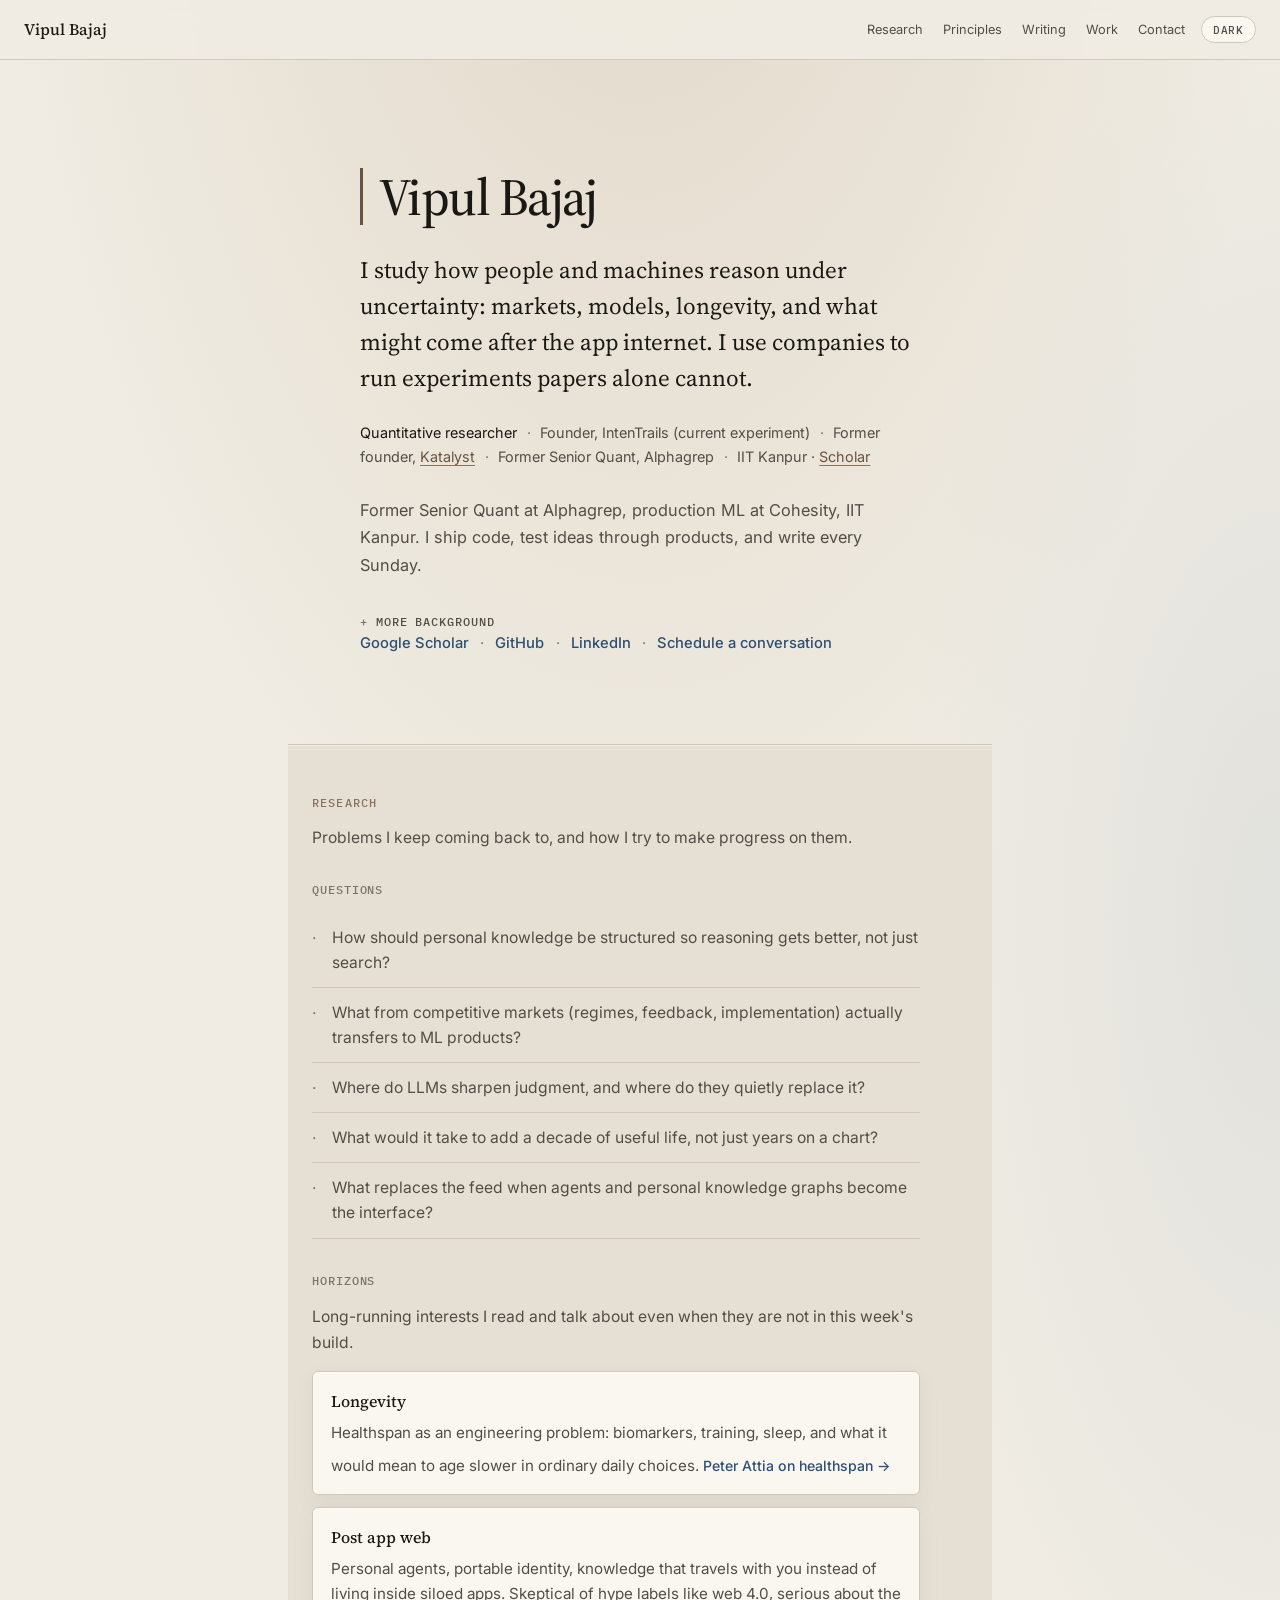
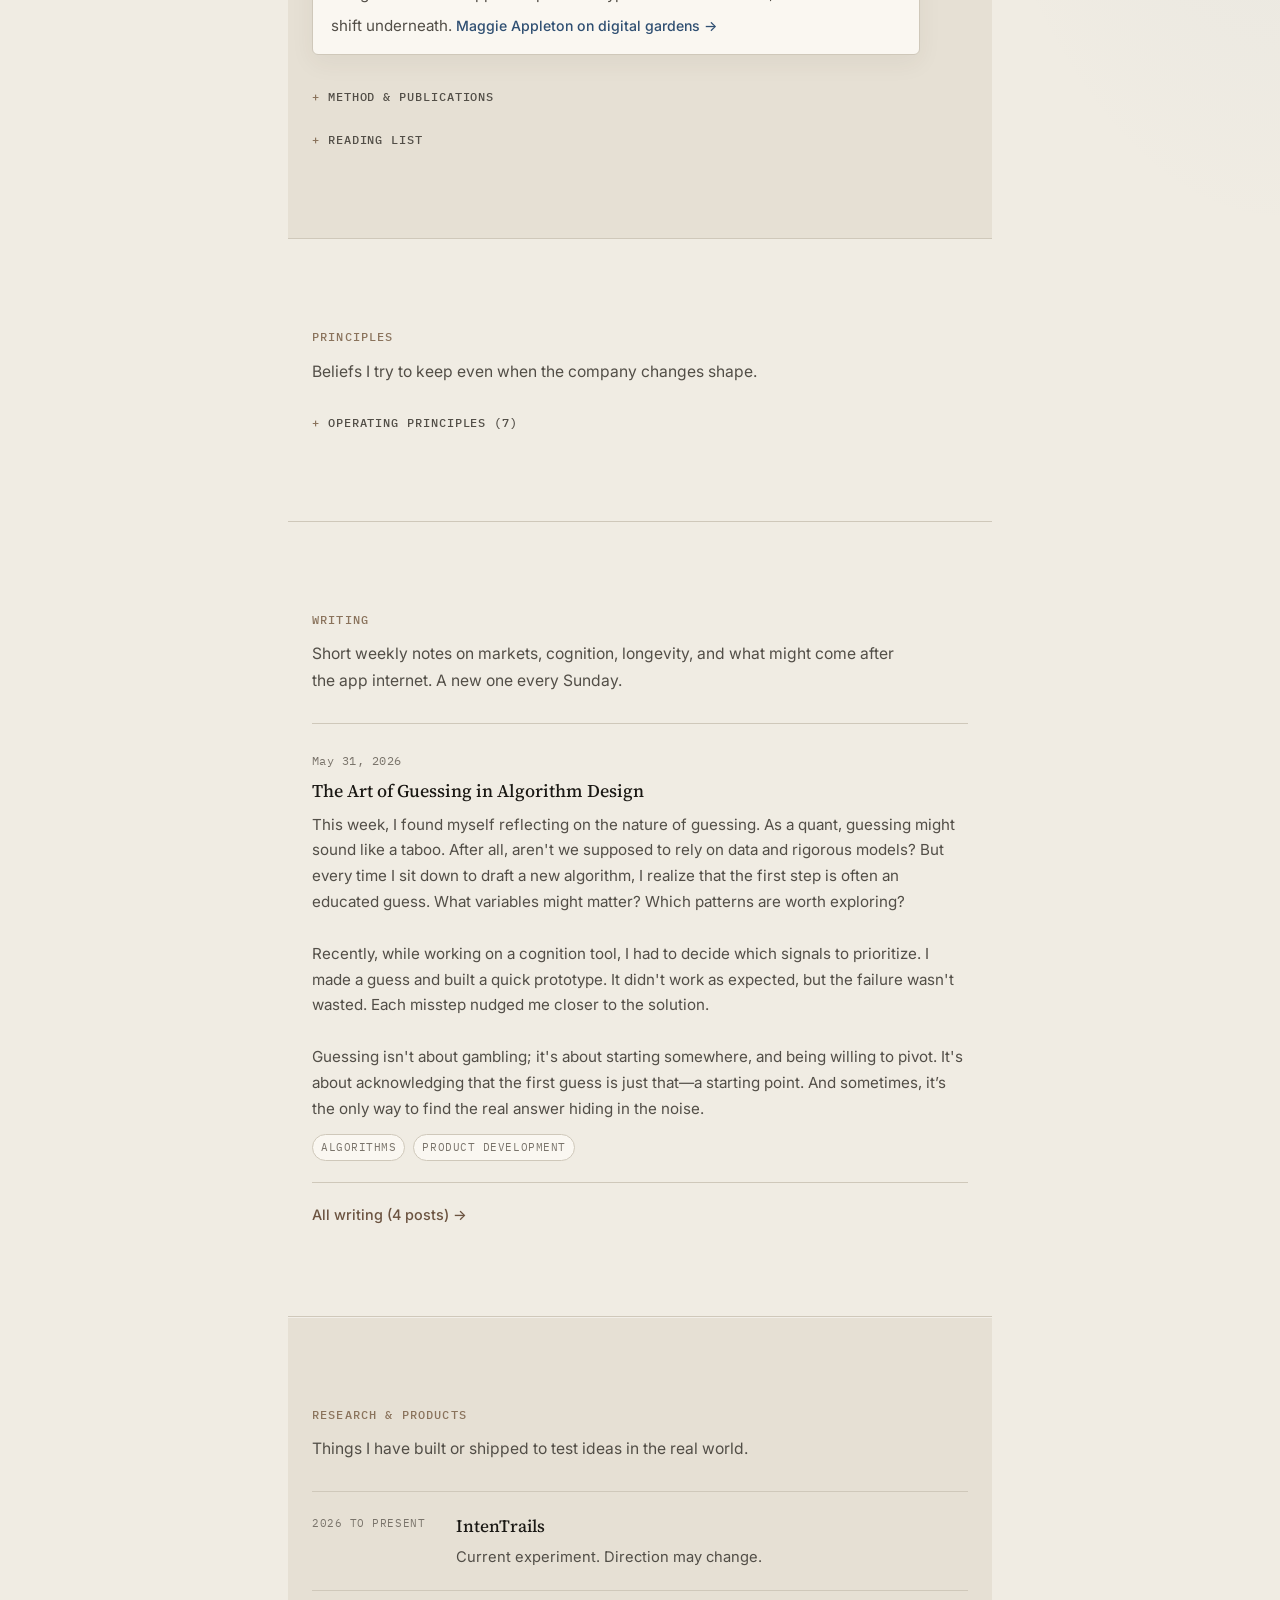
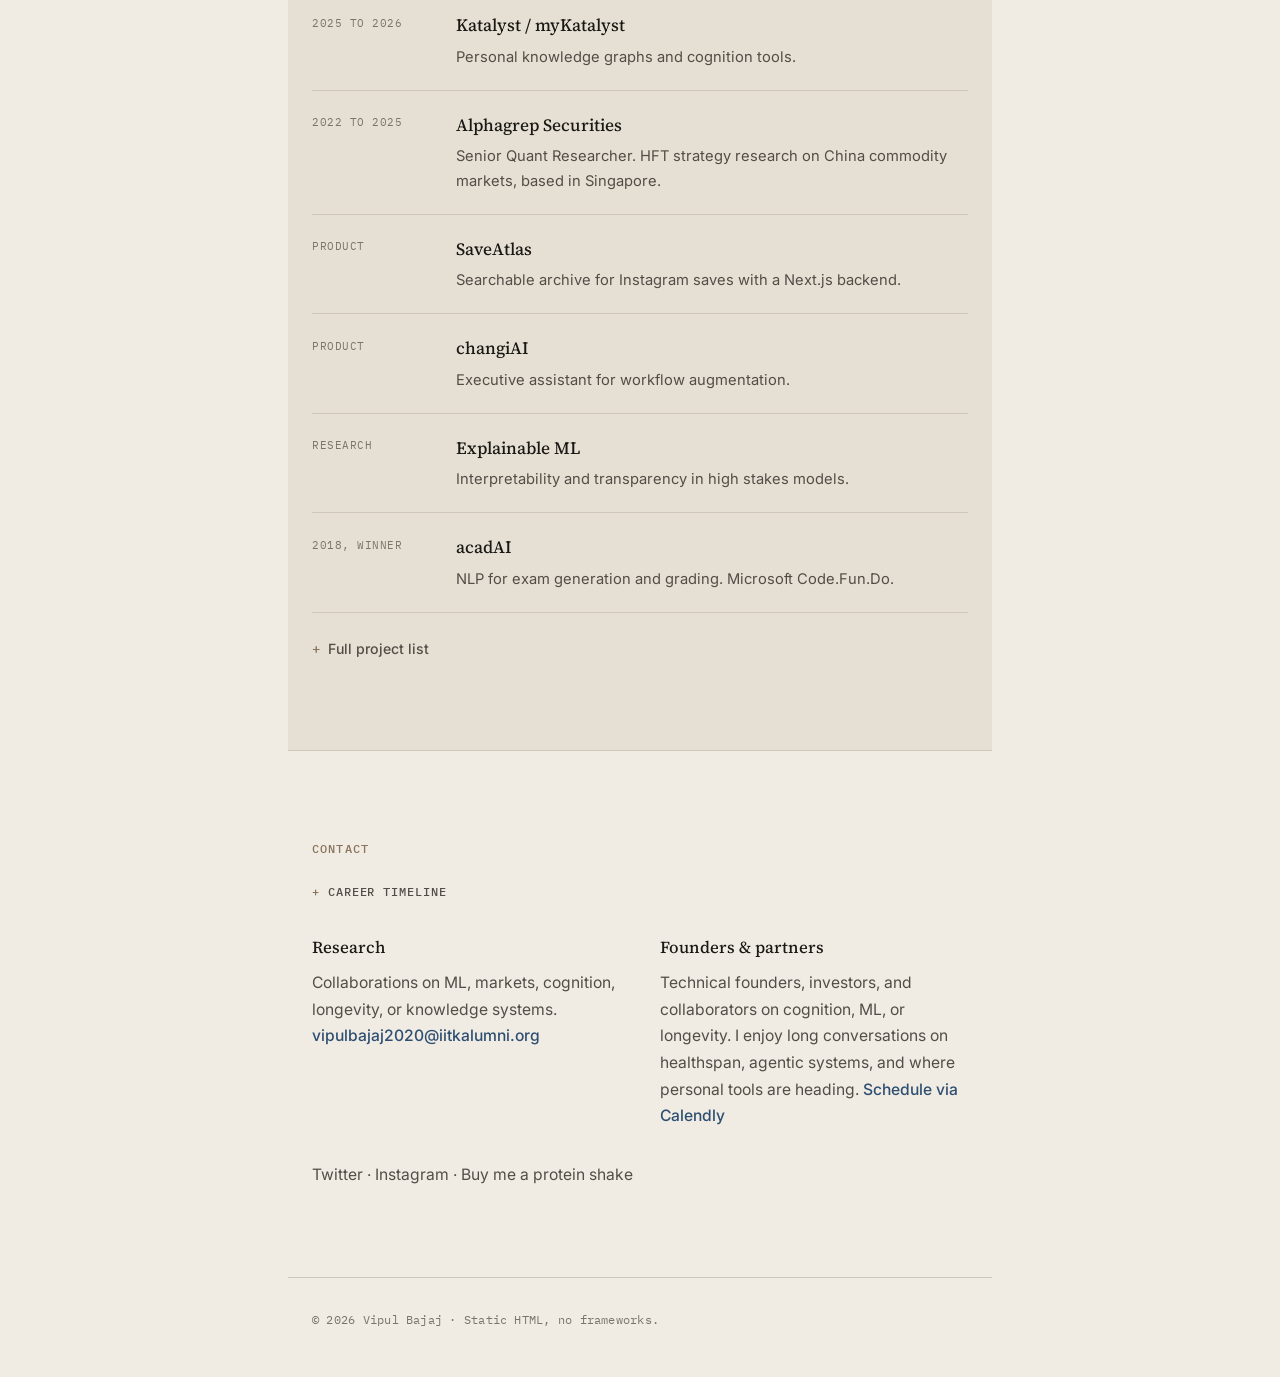
==== index.html @ ee661b4b "chore: update role to IntenTrails, remove text dashes, update blog prompt" ====
<!DOCTYPE html>
<html lang="en">
<head>
    <meta charset="UTF-8">
    <meta name="viewport" content="width=device-width, initial-scale=1.0">
    <title>Vipul Bajaj</title>
    <meta name="description" content="Vipul Bajaj, quantitative researcher. Former Senior Quant at Alphagrep; building cognition tools. Interests in longevity, markets, and post-app web. IIT Kanpur. BMVC 2019 and ICASSP 2021.">
    <meta name="keywords" content="Vipul Bajaj, quantitative researcher, Vipul Bajaj IntenTrails, Alphagrep quant, knowledge systems, AI research founder, IIT Kanpur, BMVC, ICASSP">
    <meta name="author" content="Vipul Bajaj">
    <meta name="robots" content="index, follow">
    <link rel="canonical" href="https://vipulbajaj.com/">

    <meta property="og:type" content="website">
    <meta property="og:url" content="https://vipulbajaj.com/">
    <meta property="og:title" content="Vipul Bajaj">
    <meta property="og:description" content="Quant researcher and founder. ex Alphagrep, IIT Kanpur. Peer reviewed work at BMVC and ICASSP.">
    <meta property="og:image" content="https://vipulbajaj.com/favicon.svg">

    <meta property="twitter:card" content="summary_large_image">
    <meta property="twitter:url" content="https://vipulbajaj.com/">
    <meta property="twitter:title" content="Vipul Bajaj">
    <meta property="twitter:description" content="Quant researcher and founder. ex Alphagrep, IIT Kanpur. Peer reviewed work at BMVC and ICASSP.">
    <meta property="twitter:image" content="https://vipulbajaj.com/favicon.svg">

    <script type="application/ld+json">
    {
      "@context": "https://schema.org/",
      "@type": "Person",
      "name": "Vipul Bajaj",
      "url": "https://vipulbajaj.com",
      "image": "https://vipulbajaj.com/favicon.svg",
      "sameAs": [
        "https://www.linkedin.com/in/vipulbjj/",
        "https://twitter.com/vbajaj56",
        "https://github.com/vipulbjj",
        "https://instagram.com/vipulbajaj.in",
        "https://www.facebook.com/vipul.bajaj.77",
        "https://scholar.google.com/citations?user=ZMetP8kAAAAJ&hl=en"
      ],
      "jobTitle": ["Quantitative Researcher", "Founder"],
      "worksFor": { "@type": "Organization", "name": "IntenTrails" },
      "alumniOf": { "@type": "CollegeOrUniversity", "name": "Indian Institute of Technology Kanpur (IITK)" },
      "knowsAbout": ["High Frequency Trading", "Quantitative Research", "Computer Vision", "Domain Adaptation", "Machine Learning", "Entrepreneurship", "Longevity", "Healthspan", "Personal Knowledge Systems", "Agentic Systems"]
    }
    </script>

    <link rel="icon" href="favicon.svg" type="image/svg+xml">
    <link rel="preconnect" href="https://fonts.googleapis.com">
    <link rel="preconnect" href="https://fonts.gstatic.com" crossorigin>
    <link href="https://fonts.googleapis.com/css2?family=Source+Serif+4:ital,opsz,wght@0,8..60,400;0,8..60,500;0,8..60,600;1,8..60,400&family=Inter:wght@400;500&family=IBM+Plex+Mono:wght@400;500&display=swap" rel="stylesheet">
    <script>
        (function () {
            var stored = localStorage.getItem('theme');
            var theme =
                stored === 'light' || stored === 'dark'
                    ? stored
                    : window.matchMedia('(prefers-color-scheme: dark)').matches
                      ? 'dark'
                      : 'light';
            document.documentElement.setAttribute('data-theme', theme);
        })();
    </script>
    <link rel="stylesheet" href="styles.css">
</head>
<body>
    <div class="page">
        <header class="topbar">
            <a href="#" class="topbar-name">Vipul Bajaj</a>
            <div class="topbar-actions">
                <nav class="topbar-nav" aria-label="Page sections">
                    <a href="#research">Research</a>
                    <a href="#principles">Principles</a>
                    <a href="#writing">Writing</a>
                    <a href="#work">Work</a>
                    <a href="#contact">Contact</a>
                </nav>
                <button type="button" class="theme-toggle" id="theme-toggle" aria-label="Toggle color theme">Dark</button>
            </div>
        </header>

        <main>
            <section class="home-hero" aria-label="Introduction">
                <h1 class="home-title">Vipul Bajaj</h1>
                <p class="home-thesis">
                    I study how people and machines reason under uncertainty: markets, models, longevity, and
                    what might come after the app internet. I use companies to run experiments papers alone cannot.
                </p>
                <p class="home-role">
                    <span class="home-role-now">Quantitative researcher</span>
                    <span class="home-role-sep">·</span>
                    <span>Founder, IntenTrails (current experiment)</span>
                    <span class="home-role-sep">·</span>
                    <span>Former founder, <a href="https://mykatalyst.lovable.app" target="_blank" rel="noopener">Katalyst</a></span>
                    <span class="home-role-sep">·</span>
                    <span>Former Senior Quant, Alphagrep</span>
                    <span class="home-role-sep">·</span>
                    <span>IIT Kanpur · <a href="https://scholar.google.com/citations?user=ZMetP8kAAAAJ&hl=en" target="_blank" rel="noopener">Scholar</a></span>
                </p>
                <p class="home-bio">
                    Former Senior Quant at Alphagrep, production ML at Cohesity, IIT Kanpur. I ship code, test ideas
                    through products, and write every Sunday.
                </p>
                <details class="section-fold home-bio-collapsed">
                    <summary>More background</summary>
                    <p class="home-bio">
                        Three years on HFT in China commodity markets. Domain adaptation at
                        <a href="https://arxiv.org/abs/1907.10628" target="_blank" rel="noopener">BMVC 2019</a>,
                        audio video learning at ICASSP 2021. Side projects include SaveAtlas, changiAI, and ThreadLens.
                        I like explicit claims, quick falsification, and code that actually ships.
                    </p>
                </details>
                <p class="home-links">
                    <a href="https://scholar.google.com/citations?user=ZMetP8kAAAAJ&hl=en" target="_blank" rel="noopener">Google Scholar</a>
                    <span aria-hidden="true">·</span>
                    <a href="https://github.com/vipulbjj" target="_blank" rel="noopener">GitHub</a>
                    <span aria-hidden="true">·</span>
                    <a href="https://www.linkedin.com/in/vipulbjj/" target="_blank" rel="noopener">LinkedIn</a>
                    <span aria-hidden="true">·</span>
                    <a href="https://calendly.com/vipulbajaj/15min" target="_blank" rel="noopener">Schedule a conversation</a>
                </p>
            </section>

            <section id="research" class="home-section home-section-tight home-section-band">
                <h2 class="section-label">Research</h2>
                <p class="section-lede">Problems I keep coming back to, and how I try to make progress on them.</p>

                <div class="research-block">
                    <h3 class="research-subhead">Questions</h3>
                    <ul class="arc-list arc-list-flush">
                        <li>How should personal knowledge be structured so reasoning gets better, not just search?</li>
                        <li>What from competitive markets (regimes, feedback, implementation) actually transfers to ML products?</li>
                        <li>Where do LLMs sharpen judgment, and where do they quietly replace it?</li>
                        <li>What would it take to add a decade of useful life, not just years on a chart?</li>
                        <li>What replaces the feed when agents and personal knowledge graphs become the interface?</li>
                    </ul>
                </div>

                <div class="research-block">
                    <h3 class="research-subhead">Horizons</h3>
                    <p class="research-prose horizon-lede">
                        Long-running interests I read and talk about even when they are not in this week's build.
                    </p>
                    <ul class="horizon-list">
                        <li>
                            <span class="horizon-term">Longevity</span>
                            Healthspan as an engineering problem: biomarkers, training, sleep, and what it would mean
                            to age slower in ordinary daily choices.
                            <a class="horizon-link" href="https://peterattiamd.com/" target="_blank" rel="noopener">Peter Attia on healthspan →</a>
                        </li>
                        <li>
                            <span class="horizon-term">Post app web</span>
                            Personal agents, portable identity, knowledge that travels with you instead of living inside
                            siloed apps. Skeptical of hype labels like web 4.0, serious about the shift underneath.
                            <a class="horizon-link" href="https://maggieappleton.com/garden-history" target="_blank" rel="noopener">Maggie Appleton on digital gardens →</a>
                        </li>
                    </ul>
                </div>

                <details class="section-fold">
                    <summary>Method &amp; publications</summary>
                    <div class="research-block">
                        <h3 class="research-subhead">Method</h3>
                        <p class="research-prose">
                            Start with a hypothesis, build something small, put it in front of users or data, then write up
                            what failed. Products are lab instruments. The weekly essays are the public log.
                        </p>
                    </div>
                    <div class="research-block">
                        <h3 class="research-subhead">Selected publications &amp; output</h3>
                        <ul class="arc-list arc-list-flush">
                            <li><em>Collaborative Learning to Generate Audio-Video Jointly</em> (IEEE ICASSP, 2021)</li>
                            <li><em><a href="https://arxiv.org/abs/1907.10628" target="_blank" rel="noopener">Curriculum based Dropout Discriminator for Domain Adaptation</a></em> (BMVC, 2019)</li>
                            <li><a href="https://github.com/vipulbjj/explanable_ML" target="_blank" rel="noopener">Explainable ML</a>: interpretability in high stakes models</li>
                            <li><a href="https://scholar.google.com/citations?user=ZMetP8kAAAAJ&hl=en" target="_blank" rel="noopener">Google Scholar profile</a></li>
                        </ul>
                    </div>
                </details>

                <details class="section-fold">
                    <summary>Reading list</summary>
                    <ul class="reads-index">
                        <li>
                            <a href="https://blog.headlandstech.com/" target="_blank" rel="noopener">Latency &amp; HFT</a>.
                            Market microstructure and the physics of execution.
                        </li>
                        <li>
                            <a href="https://fs.blog/great-talks/politics-and-the-english-language/" target="_blank" rel="noopener">Orwell on language &amp; power</a>.
                            Rhetoric, institutions, and collective behavior.
                        </li>
                        <li>
                            <a href="https://fs.blog/mental-models/" target="_blank" rel="noopener">Mental models</a>.
                            Cognition, bias, and decisions under uncertainty.
                        </li>
                    </ul>
                </details>
            </section>

            <section id="principles" class="home-section">
                <h2 class="section-label">Principles</h2>
                <p class="section-lede">Beliefs I try to keep even when the company changes shape.</p>
                <details class="section-fold">
                    <summary>Operating principles (7)</summary>
                    <ul class="principles-list">
                    <li><strong>Uncertainty is the point.</strong> Markets, models, and minds are interesting because they refuse to guarantee outcomes.</li>
                    <li><strong>Claims need friction.</strong> A hypothesis earns trust only after data, users, or a market pushes back.</li>
                    <li><strong>Companies are experiments.</strong> Startups let me run studies papers cannot. The product may pivot. The method should not.</li>
                    <li><strong>Shipping counts.</strong> From HFT to production ML: if it is not built and measured, the research is not done.</li>
                    <li><strong>Structure before scale.</strong> LLMs help when memory and synthesis exist. They hurt when prompts stand in for thinking.</li>
                    <li><strong>Think in decades.</strong> Health, reputation, and knowledge compound. A quarter is too short a backtest for a life or a field.</li>
                    <li><strong>Write what failed.</strong> The weekly posts include dead ends, not just wins.</li>
                    </ul>
                </details>
            </section>

            <section id="writing" class="home-section">
                <h2 class="section-label">Writing</h2>
                <p class="section-lede">Short weekly notes on markets, cognition, longevity, and what might come after the app internet. A new one every Sunday.</p>
                <div id="writing-preview" class="writing-preview" aria-live="polite"></div>
                <p class="writing-more"><a href="writing.html" id="writing-all-link">All writing →</a></p>
            </section>

            <section id="work" class="home-section home-section-band">
                <h2 class="section-label">Research &amp; products</h2>
                <p class="section-lede">Things I have built or shipped to test ideas in the real world.</p>
                <ul class="work-index work-index-primary">
                    <li>
                        <span class="work-index-meta">2026 to present</span>
                        <div>
                            <span class="work-index-title">IntenTrails</span>
                            <p>Current experiment. Direction may change.</p>
                        </div>
                    </li>
                    <li>
                        <span class="work-index-meta">2025 to 2026</span>
                        <div>
                            <a href="https://mykatalyst.lovable.app" target="_blank" rel="noopener">Katalyst / myKatalyst</a>
                            <p>Personal knowledge graphs and cognition tools.</p>
                        </div>
                    </li>
                    <li>
                        <span class="work-index-meta">2022 to 2025</span>
                        <div>
                            <span class="work-index-title">Alphagrep Securities</span>
                            <p>Senior Quant Researcher. HFT strategy research on China commodity markets, based in Singapore.</p>
                        </div>
                    </li>
                    <li>
                        <span class="work-index-meta">Product</span>
                        <div>
                            <a href="https://save-atlas.vercel.app" target="_blank" rel="noopener">SaveAtlas</a>
                            <p>Searchable archive for Instagram saves with a Next.js backend.</p>
                        </div>
                    </li>
                    <li>
                        <span class="work-index-meta">Product</span>
                        <div>
                            <a href="https://changiai.vercel.app" target="_blank" rel="noopener">changiAI</a>
                            <p>Executive assistant for workflow augmentation.</p>
                        </div>
                    </li>
                    <li>
                        <span class="work-index-meta">Research</span>
                        <div>
                            <a href="https://github.com/vipulbjj/explanable_ML" target="_blank" rel="noopener">Explainable ML</a>
                            <p>Interpretability and transparency in high stakes models.</p>
                        </div>
                    </li>
                    <li>
                        <span class="work-index-meta">2018, winner</span>
                        <div>
                            <span class="work-index-title">acadAI</span>
                            <p>NLP for exam generation and grading. Microsoft Code.Fun.Do.</p>
                        </div>
                    </li>
                </ul>
                <details class="work-details">
                    <summary>Full project list</summary>
                    <ul class="work-index work-index-nested">
                        <li>
                            <span class="work-index-meta">Product</span>
                            <div>
                                <a href="https://mapped-gram.vercel.app" target="_blank" rel="noopener">Mapped gram</a>
                                <p>Instagram saves on a map.</p>
                            </div>
                        </li>
                        <li>
                            <span class="work-index-meta">Fintech</span>
                            <div>
                                <a href="https://xbrl-pilot.lovable.app" target="_blank" rel="noopener">XBRL pilot</a>
                                <p>XBRL tagging automation.</p>
                            </div>
                        </li>
                        <li>
                            <span class="work-index-meta">Analytics</span>
                            <div>
                                <a href="https://threadlens.vercel.app/" target="_blank" rel="noopener">ThreadLens</a>
                                <p>Chat analytics across WhatsApp, Telegram, iMessage.</p>
                            </div>
                        </li>
                        <li>
                            <span class="work-index-meta">Open source</span>
                            <div>
                                <a href="https://github.com/vipulbjj/Math-of-Machine-Learning-Course-by-Siraj" target="_blank" rel="noopener">Math of ML</a>
                                <p>ML algorithms from scratch in Python.</p>
                            </div>
                        </li>
                        <li>
                            <span class="work-index-meta">Hardware</span>
                            <div>
                                <a href="https://github.com/vipulbjj/Prosthetic-Arm" target="_blank" rel="noopener">Prosthetic Arm</a>
                                <p>Embedded robotics and control.</p>
                            </div>
                        </li>
                    </ul>
                    <div class="featured-video">
                        <iframe src="https://www.youtube.com/embed/v-0I6C99pyI" title="acadAI demo" loading="lazy" allow="accelerometer; autoplay; clipboard-write; encrypted-media; gyroscope; picture-in-picture" allowfullscreen></iframe>
                    </div>
                </details>
            </section>

            <section id="contact" class="home-section home-contact">
                <h2 class="section-label">Contact</h2>
                <details class="section-fold">
                    <summary>Career timeline</summary>
                    <ol class="timeline-compact">
                        <li><time datetime="2025-11">2025</time> Founder, cognition and knowledge systems (Katalyst)</li>
                        <li><time datetime="2022-11">2022 to 2025</time> Senior Quant Researcher, Alphagrep (Singapore)</li>
                        <li><time datetime="2021-02">2021 to 2022</time> Research Engineer, Cohesity</li>
                        <li><time datetime="2021">2021</time> IITK Convocation Award; ICASSP paper on audio video learning</li>
                        <li><time datetime="2019">2019</time> BMVC paper on domain adaptation; ACM ICPC Regional Rank 52; Deloitte Grand Prize</li>
                        <li><time datetime="2018">2018</time> Microsoft Code.Fun.Do winner (acadAI)</li>
                    </ol>
                </details>
                <div class="contact-grid">
                    <div>
                        <h3 class="contact-subhead">Research</h3>
                        <p>
                            Collaborations on ML, markets, cognition, longevity, or knowledge systems.
                            <a href="mailto:vipulbajaj2020@iitkalumni.org">vipulbajaj2020@iitkalumni.org</a>
                        </p>
                    </div>
                    <div>
                        <h3 class="contact-subhead">Founders &amp; partners</h3>
                        <p>
                            Technical founders, investors, and collaborators on cognition, ML, or longevity.
                            I enjoy long conversations on healthspan, agentic systems, and where personal tools are heading.
                            <a href="https://calendly.com/vipulbajaj/15min" target="_blank" rel="noopener">Schedule via Calendly</a>
                        </p>
                    </div>
                </div>
                <p class="contact-secondary">
                    <a href="https://twitter.com/vbajaj56" target="_blank" rel="noopener">Twitter</a>
                    ·
                    <a href="https://instagram.com/vipulbajaj.in" target="_blank" rel="noopener">Instagram</a>
                    ·
                    <a href="mailto:vipulbajaj2020@iitkalumni.org?subject=Buy%20you%20a%20Protein%20Shake!">Buy me a protein shake</a>
                </p>
            </section>
        </main>

        <footer class="site-footer">
            <p>© 2026 Vipul Bajaj · Static HTML, no frameworks.</p>
        </footer>
    </div>

    <script src="script.js"></script>
</body>
</html>
---- styles.css ----
/*
 * Typography-first personal site with light/dark themes.
 */

:root {
    --font-serif: "Source Serif 4", Georgia, serif;
    --font-sans: "Inter", system-ui, sans-serif;
    --font-mono: "IBM Plex Mono", ui-monospace, monospace;

    --measure: 38rem;
    --measure-wide: 44rem;
    --space: clamp(3.5rem, 8vw, 5.5rem);
}

html[data-theme="light"] {
    color-scheme: light;
    --bg: #f0ece3;
    --bg-band: #e6e0d4;
    --bg-raised: #faf7f1;
    --bg-soft: #f7f3eb;
    --text: #1a1814;
    --text-muted: #524e47;
    --text-faint: #7a746b;
    --border: #cfc8ba;
    --border-strong: #b8ae9c;
    --accent: #6b5340;
    --accent-dim: #8a735c;
    --link: #2f4f72;
    --link-hover: #1a334d;
    --topbar-bg: rgba(240, 236, 227, 0.92);
    --hero-glow: rgba(180, 155, 120, 0.28);
    --hero-glow-2: rgba(120, 150, 180, 0.12);
    --card-shadow: 0 1px 0 rgba(255, 255, 255, 0.7) inset, 0 8px 24px rgba(60, 45, 30, 0.06);
}

html[data-theme="dark"] {
    color-scheme: dark;
    --bg: #0f1216;
    --bg-band: #141920;
    --bg-raised: #1a2030;
    --bg-soft: #131820;
    --text: #e8e6e1;
    --text-muted: #a3a099;
    --text-faint: #6f6b64;
    --border: #2a3140;
    --border-strong: #3a4458;
    --accent: #c4b08a;
    --accent-dim: #8a7f68;
    --link: #a8b8cc;
    --link-hover: #dce4ef;
    --topbar-bg: rgba(15, 18, 22, 0.92);
    --hero-glow: rgba(60, 80, 120, 0.35);
    --hero-glow-2: rgba(180, 150, 100, 0.08);
    --card-shadow: 0 1px 0 rgba(255, 255, 255, 0.04) inset, 0 10px 28px rgba(0, 0, 0, 0.35);
}

*,
*::before,
*::after {
    margin: 0;
    padding: 0;
    box-sizing: border-box;
}

html {
    scroll-behavior: smooth;
}

body {
    background-color: var(--bg);
    background-image:
        radial-gradient(ellipse 90% 55% at 50% -10%, var(--hero-glow), transparent 58%),
        radial-gradient(ellipse 60% 40% at 100% 20%, var(--hero-glow-2), transparent 50%);
    color: var(--text);
    font-family: var(--font-sans);
    font-size: 1.05rem;
    line-height: 1.7;
    -webkit-font-smoothing: antialiased;
    transition: background-color 0.25s ease, color 0.25s ease;
}

a {
    color: var(--link);
    text-decoration: none;
    transition: color 0.15s ease;
}

a:hover {
    color: var(--link-hover);
}

.page {
    min-height: 100vh;
}

/* Top bar */

.topbar {
    position: sticky;
    top: 0;
    z-index: 50;
    display: flex;
    align-items: center;
    justify-content: space-between;
    gap: 1.5rem;
    padding: 1rem 1.5rem;
    background: var(--topbar-bg);
    backdrop-filter: blur(10px);
    border-bottom: 1px solid var(--border);
}

.topbar-name {
    font-family: var(--font-serif);
    font-size: 1rem;
    font-weight: 500;
    color: var(--text);
    text-decoration: none;
}

.topbar-nav {
    display: flex;
    flex-wrap: wrap;
    gap: 0.35rem 1.25rem;
}

.topbar-nav a {
    font-size: 0.8rem;
    color: var(--text-muted);
    text-decoration: none;
}

.topbar-nav a:hover {
    color: var(--text);
}

.topbar-actions {
    display: flex;
    align-items: center;
    gap: 1rem;
}

.theme-toggle {
    flex-shrink: 0;
    font-family: var(--font-mono);
    font-size: 0.68rem;
    font-weight: 500;
    letter-spacing: 0.06em;
    text-transform: uppercase;
    color: var(--text-muted);
    background: var(--bg-raised);
    border: 1px solid var(--border);
    border-radius: 999px;
    padding: 0.35rem 0.7rem;
    cursor: pointer;
    transition: color 0.15s ease, border-color 0.15s ease, background-color 0.15s ease;
}

.theme-toggle:hover {
    color: var(--text);
    border-color: var(--border-strong);
}

/* Homepage hero */

.home-hero {
    max-width: var(--measure);
    margin: 0 auto;
    padding: clamp(4rem, 12vh, 7rem) 1.5rem var(--space);
}

.home-title {
    font-family: var(--font-serif);
    font-size: clamp(2.5rem, 7vw, 3.25rem);
    font-weight: 500;
    letter-spacing: -0.03em;
    line-height: 1.1;
    margin-bottom: 1.75rem;
    padding-left: 1rem;
    border-left: 3px solid var(--accent);
}

.home-thesis {
    font-family: var(--font-serif);
    font-size: clamp(1.25rem, 3.2vw, 1.45rem);
    font-weight: 400;
    line-height: 1.55;
    color: var(--text);
    margin-bottom: 1.5rem;
}

.home-role {
    font-size: 0.9rem;
    color: var(--text-muted);
    line-height: 1.65;
    margin-bottom: 1.75rem;
}

.home-role-now {
    color: var(--text);
}

.home-role a {
    color: var(--accent);
    text-decoration: underline;
    text-decoration-color: var(--accent-dim);
    text-underline-offset: 3px;
}

.home-role a:hover {
    color: var(--link-hover);
}

.home-role-sep {
    margin: 0 0.35rem;
    color: var(--text-faint);
}

.home-bio {
    color: var(--text-muted);
    font-size: 1.02rem;
    margin-bottom: 2rem;
}

.home-links {
    font-size: 0.92rem;
    color: var(--text-muted);
}

.home-links a {
    font-weight: 500;
    color: var(--link);
}

.home-links span {
    margin: 0 0.45rem;
    color: var(--text-faint);
}

/* Sections */

.home-section {
    max-width: var(--measure-wide);
    margin: 0 auto;
    padding: var(--space) 1.5rem;
    border-top: 1px solid var(--border);
}

.home-section-band {
    background: var(--bg-band);
    box-shadow: inset 0 1px 0 rgba(255, 255, 255, 0.04);
}

html[data-theme="light"] .home-section-band {
    box-shadow: inset 0 1px 0 rgba(255, 255, 255, 0.45);
}

.home-section-tight {
    padding-top: clamp(2rem, 5vw, 3rem);
}

.section-raised {
    background: var(--bg-raised);
    border-top: 1px solid var(--border);
    border-bottom: 1px solid var(--border);
    max-width: none;
    padding-left: max(1.5rem, calc((100vw - var(--measure-wide)) / 2 + 1.5rem));
    padding-right: max(1.5rem, calc((100vw - var(--measure-wide)) / 2 + 1.5rem));
}

.section-raised .section-lede,
.section-raised .investor-dl,
.section-raised .investor-note {
    max-width: var(--measure-wide);
    margin-left: auto;
    margin-right: auto;
}

.section-label {
    font-family: var(--font-mono);
    font-size: 0.72rem;
    font-weight: 500;
    letter-spacing: 0.1em;
    text-transform: uppercase;
    color: var(--accent-dim);
    margin-bottom: 1.25rem;
}

.section-lede {
    color: var(--text-muted);
    font-size: 0.98rem;
    margin: -0.5rem 0 1.75rem;
    max-width: var(--measure);
}

/* Arc */

.arc-list {
    list-style: none;
    max-width: var(--measure);
    border-top: 1px solid var(--border);
}

.arc-list li {
    position: relative;
    padding: 0.75rem 0 0.75rem 1.25rem;
    border-bottom: 1px solid var(--border);
    color: var(--text-muted);
    font-size: 0.98rem;
    line-height: 1.6;
}

.arc-list li::before {
    content: "·";
    position: absolute;
    left: 0;
    color: var(--text-faint);
}

.arc-list a {
    color: var(--text);
    font-weight: 500;
}

.arc-list a:hover {
    color: var(--link-hover);
}

.arc-list-flush {
    border-top: none;
    max-width: none;
}

/* Research */

.research-block {
    max-width: var(--measure);
    margin-bottom: 2rem;
}

.research-block:last-child {
    margin-bottom: 0;
}

.research-subhead {
    font-family: var(--font-mono);
    font-size: 0.72rem;
    font-weight: 500;
    text-transform: uppercase;
    letter-spacing: 0.08em;
    color: var(--text-faint);
    margin-bottom: 0.85rem;
}

.research-prose {
    color: var(--text-muted);
    font-size: 0.98rem;
    line-height: 1.65;
}

.horizon-lede {
    margin-bottom: 1rem;
}

.horizon-list {
    list-style: none;
    border-top: none;
}

.horizon-list li {
    padding: 1rem 1.1rem;
    border: 1px solid var(--border);
    border-radius: 6px;
    background: var(--bg-raised);
    box-shadow: var(--card-shadow);
    color: var(--text-muted);
    font-size: 0.95rem;
    line-height: 1.65;
}

.horizon-list li + li {
    margin-top: 0.75rem;
}

.horizon-term {
    display: block;
    font-family: var(--font-serif);
    font-size: 1rem;
    font-weight: 500;
    color: var(--text);
    margin-bottom: 0.35rem;
}

.horizon-link {
    display: inline-block;
    margin-top: 0.5rem;
    font-size: 0.88rem;
    font-weight: 500;
}

.section-fold {
    margin-top: 1.5rem;
}

.section-fold summary {
    font-family: var(--font-mono);
    font-size: 0.72rem;
    font-weight: 500;
    text-transform: uppercase;
    letter-spacing: 0.08em;
    color: var(--text-muted);
    cursor: pointer;
    list-style: none;
}

.section-fold summary::-webkit-details-marker {
    display: none;
}

.section-fold summary::before {
    content: "+ ";
    color: var(--accent-dim);
}

.section-fold[open] summary::before {
    content: "− ";
}

.section-fold[open] summary {
    color: var(--text);
    margin-bottom: 1.25rem;
}

.section-fold .principles-list,
.section-fold .reads-index,
.section-fold .timeline-compact {
    margin-top: 0;
}

.home-bio-collapsed {
    margin-top: 1rem;
}

.home-bio-collapsed .home-bio {
    margin-top: 0.75rem;
    margin-bottom: 0;
}

/* Raised section (legacy) */

.investor-dl {
    display: flex;
    flex-direction: column;
    gap: 0;
    border-top: 1px solid var(--border);
    margin-bottom: 2rem;
}

.investor-row {
    display: grid;
    grid-template-columns: 8.5rem 1fr;
    gap: 1rem 2rem;
    padding: 1.25rem 0;
    border-bottom: 1px solid var(--border);
    align-items: start;
}

.investor-row dt {
    font-family: var(--font-mono);
    font-size: 0.68rem;
    font-weight: 500;
    text-transform: uppercase;
    letter-spacing: 0.06em;
    color: var(--accent-dim);
    padding-top: 0.1rem;
}

.investor-row dd {
    color: var(--text-muted);
    font-size: 0.98rem;
    line-height: 1.65;
    margin: 0;
}

.investor-note {
    font-size: 0.95rem;
    color: var(--text-muted);
    line-height: 1.65;
    max-width: var(--measure);
}

.investor-note a {
    font-weight: 500;
    white-space: nowrap;
}

/* Focus */

.focus-grid {
    display: grid;
    gap: 2rem;
}

.focus-item h3 {
    font-family: var(--font-serif);
    font-size: 1.15rem;
    font-weight: 500;
    margin-bottom: 0.5rem;
}

.focus-item p {
    color: var(--text-muted);
    font-size: 0.98rem;
    max-width: 36rem;
}

/* Building beliefs */

.beliefs-grid {
    display: grid;
    gap: 2rem;
    max-width: var(--measure);
}

.beliefs-item h3 {
    font-family: var(--font-serif);
    font-size: 1.05rem;
    font-weight: 500;
    margin-bottom: 0.65rem;
}

.beliefs-item ul {
    list-style: none;
    display: flex;
    flex-direction: column;
    gap: 0.45rem;
}

.beliefs-item li {
    position: relative;
    padding-left: 1rem;
    color: var(--text-muted);
    font-size: 0.95rem;
    line-height: 1.6;
}

.beliefs-item li::before {
    content: "·";
    position: absolute;
    left: 0;
    color: var(--accent-dim);
}

/* Writing */

.writing-preview,
.writing-archive {
    display: flex;
    flex-direction: column;
    gap: 0;
    border-top: 1px solid var(--border);
}

.writing-item {
    padding: 1.35rem 0;
    border-bottom: 1px solid var(--border);
}

.writing-item time {
    font-family: var(--font-mono);
    font-size: 0.72rem;
    color: var(--text-faint);
    letter-spacing: 0.04em;
}

.writing-item h3 {
    font-family: var(--font-serif);
    font-size: 1.12rem;
    font-weight: 500;
    margin: 0.35rem 0 0.5rem;
    line-height: 1.35;
}

.writing-item h3 a {
    color: var(--text);
    text-decoration: none;
}

.writing-item h3 a:hover {
    color: var(--link-hover);
    text-decoration: underline;
}

.writing-body {
    color: var(--text-muted);
    font-size: 0.95rem;
    line-height: 1.7;
    margin-bottom: 0.75rem;
}

.writing-body i {
    color: var(--text);
    font-style: italic;
}

.writing-tags {
    display: flex;
    flex-wrap: wrap;
    gap: 0.5rem;
}

.writing-tag {
    font-family: var(--font-mono);
    font-size: 0.68rem;
    text-transform: uppercase;
    letter-spacing: 0.05em;
    color: var(--text-faint);
    padding: 0.2rem 0.5rem;
    border: 1px solid var(--border);
    border-radius: 999px;
    background: var(--bg-raised);
}

.principles-list {
    list-style: none;
    margin: 0;
    padding: 0;
    border-top: 1px solid var(--border);
}

.principles-list li {
    padding: 1.1rem 0;
    border-bottom: 1px solid var(--border);
    color: var(--text-muted);
    font-size: 0.98rem;
    line-height: 1.65;
}

.principles-list strong {
    color: var(--text);
    font-weight: 500;
}

.section-fold .research-block:first-of-type {
    margin-top: 1.25rem;
}

.home-contact .section-fold {
    margin-bottom: 0;
}

.writing-more {
    margin-top: 1.25rem;
    font-size: 0.9rem;
}

.writing-more a {
    color: var(--accent);
    text-decoration: none;
    font-weight: 500;
}

.writing-more a:hover {
    color: var(--link-hover);
    text-decoration: underline;
}

.writing-status {
    margin-top: 1.5rem;
    font-family: var(--font-mono);
    font-size: 0.72rem;
    color: var(--text-faint);
    letter-spacing: 0.04em;
}

.page-title {
    font-family: var(--font-serif);
    font-size: clamp(1.75rem, 4vw, 2.25rem);
    font-weight: 500;
    margin: 0 0 0.75rem;
    line-height: 1.2;
}

.page-intro {
    padding-top: 2rem;
}

.page-back {
    margin-top: 1rem;
    font-size: 0.88rem;
}

.page-back a {
    color: var(--text-muted);
    text-decoration: none;
}

.page-back a:hover {
    color: var(--link-hover);
}

.text-control {
    margin-top: 1.25rem;
    padding: 0;
    border: 0;
    background: none;
    font-family: var(--font-sans);
    font-size: 0.88rem;
    font-weight: 500;
    color: var(--accent);
    cursor: pointer;
}

.text-control:hover {
    color: var(--link-hover);
}

/* Work index */

.work-index {
    list-style: none;
    border-top: 1px solid var(--border);
}

.work-index > li {
    display: grid;
    grid-template-columns: 7.5rem 1fr;
    gap: 1rem 1.5rem;
    padding: 1.25rem 0;
    border-bottom: 1px solid var(--border);
    align-items: start;
}

.work-index-meta {
    font-family: var(--font-mono);
    font-size: 0.68rem;
    text-transform: uppercase;
    letter-spacing: 0.05em;
    color: var(--text-faint);
    padding-top: 0.15rem;
}

.work-index a,
.work-index-title {
    font-family: var(--font-serif);
    font-size: 1.08rem;
    font-weight: 500;
    color: var(--text);
}

.work-index a:hover {
    color: var(--link-hover);
    text-decoration: underline;
}

.work-index-title {
    display: block;
    margin-bottom: 0.25rem;
}

.work-index p {
    color: var(--text-muted);
    font-size: 0.92rem;
    margin-top: 0.25rem;
}

.work-details {
    margin-top: 1.5rem;
}

.work-details summary {
    font-size: 0.88rem;
    font-weight: 500;
    color: var(--text-muted);
    cursor: pointer;
    list-style: none;
}

.work-details summary::-webkit-details-marker {
    display: none;
}

.work-details summary::before {
    content: "+ ";
    font-family: var(--font-mono);
    color: var(--accent-dim);
}

.work-details[open] summary::before {
    content: "− ";
}

.work-details[open] summary {
    margin-bottom: 1rem;
    color: var(--text);
}

.work-index-nested {
    margin-bottom: 1.5rem;
}

.featured-video {
    border: 1px solid var(--border);
    border-radius: 2px;
    overflow: hidden;
    aspect-ratio: 16 / 9;
    max-width: var(--measure);
}

.featured-video iframe {
    width: 100%;
    height: 100%;
    border: 0;
    display: block;
}

/* Reads */

.reads-index {
    list-style: none;
    border-top: 1px solid var(--border);
}

.reads-index li {
    padding: 1rem 0;
    border-bottom: 1px solid var(--border);
    color: var(--text-muted);
    font-size: 0.98rem;
}

.reads-index a {
    font-weight: 500;
    color: var(--text);
}

.reads-index a:hover {
    color: var(--link-hover);
}

/* Timeline */

.timeline-compact {
    list-style: none;
    border-top: 1px solid var(--border);
    font-size: 0.95rem;
}

.timeline-compact li {
    display: grid;
    grid-template-columns: 6.5rem 1fr;
    gap: 1rem;
    padding: 0.85rem 0;
    border-bottom: 1px solid var(--border);
    color: var(--text-muted);
}

.timeline-compact time {
    font-family: var(--font-mono);
    font-size: 0.72rem;
    color: var(--text-faint);
}

/* Contact */

.home-contact p {
    color: var(--text-muted);
    font-size: 0.98rem;
}

.contact-grid {
    display: grid;
    gap: 2rem;
    max-width: var(--measure);
    margin-top: 2rem;
    margin-bottom: 2rem;
}

.contact-subhead {
    font-family: var(--font-serif);
    font-size: 1.05rem;
    font-weight: 500;
    margin-bottom: 0.5rem;
}

.contact-grid p {
    color: var(--text-muted);
    font-size: 0.98rem;
}

.contact-grid a {
    font-weight: 500;
}

.contact-secondary {
    font-size: 0.88rem;
    color: var(--text-faint);
}

.contact-secondary a {
    color: var(--text-muted);
}

/* Footer */

.site-footer {
    max-width: var(--measure-wide);
    margin: 0 auto;
    padding: 2rem 1.5rem 3rem;
    border-top: 1px solid var(--border);
}

.site-footer p {
    font-family: var(--font-mono);
    font-size: 0.72rem;
    color: var(--text-faint);
    letter-spacing: 0.02em;
}

/* Responsive */

@media (max-width: 640px) {
    .topbar {
        flex-direction: column;
        align-items: flex-start;
    }

    .topbar-actions {
        width: 100%;
        justify-content: space-between;
    }

    .work-index > li,
    .timeline-compact li,
    .investor-row {
        grid-template-columns: 1fr;
        gap: 0.35rem;
    }

    .section-raised {
        padding-left: 1.5rem;
        padding-right: 1.5rem;
    }
}

@media (min-width: 720px) {
    .focus-grid {
        grid-template-columns: repeat(3, 1fr);
        gap: 2.5rem;
    }

    .focus-item p {
        max-width: none;
    }

    .contact-grid {
        grid-template-columns: 1fr 1fr;
        gap: 2.5rem;
        max-width: none;
    }
}

@media (prefers-reduced-motion: reduce) {
    html {
        scroll-behavior: auto;
    }

    body {
        transition: none;
    }
}
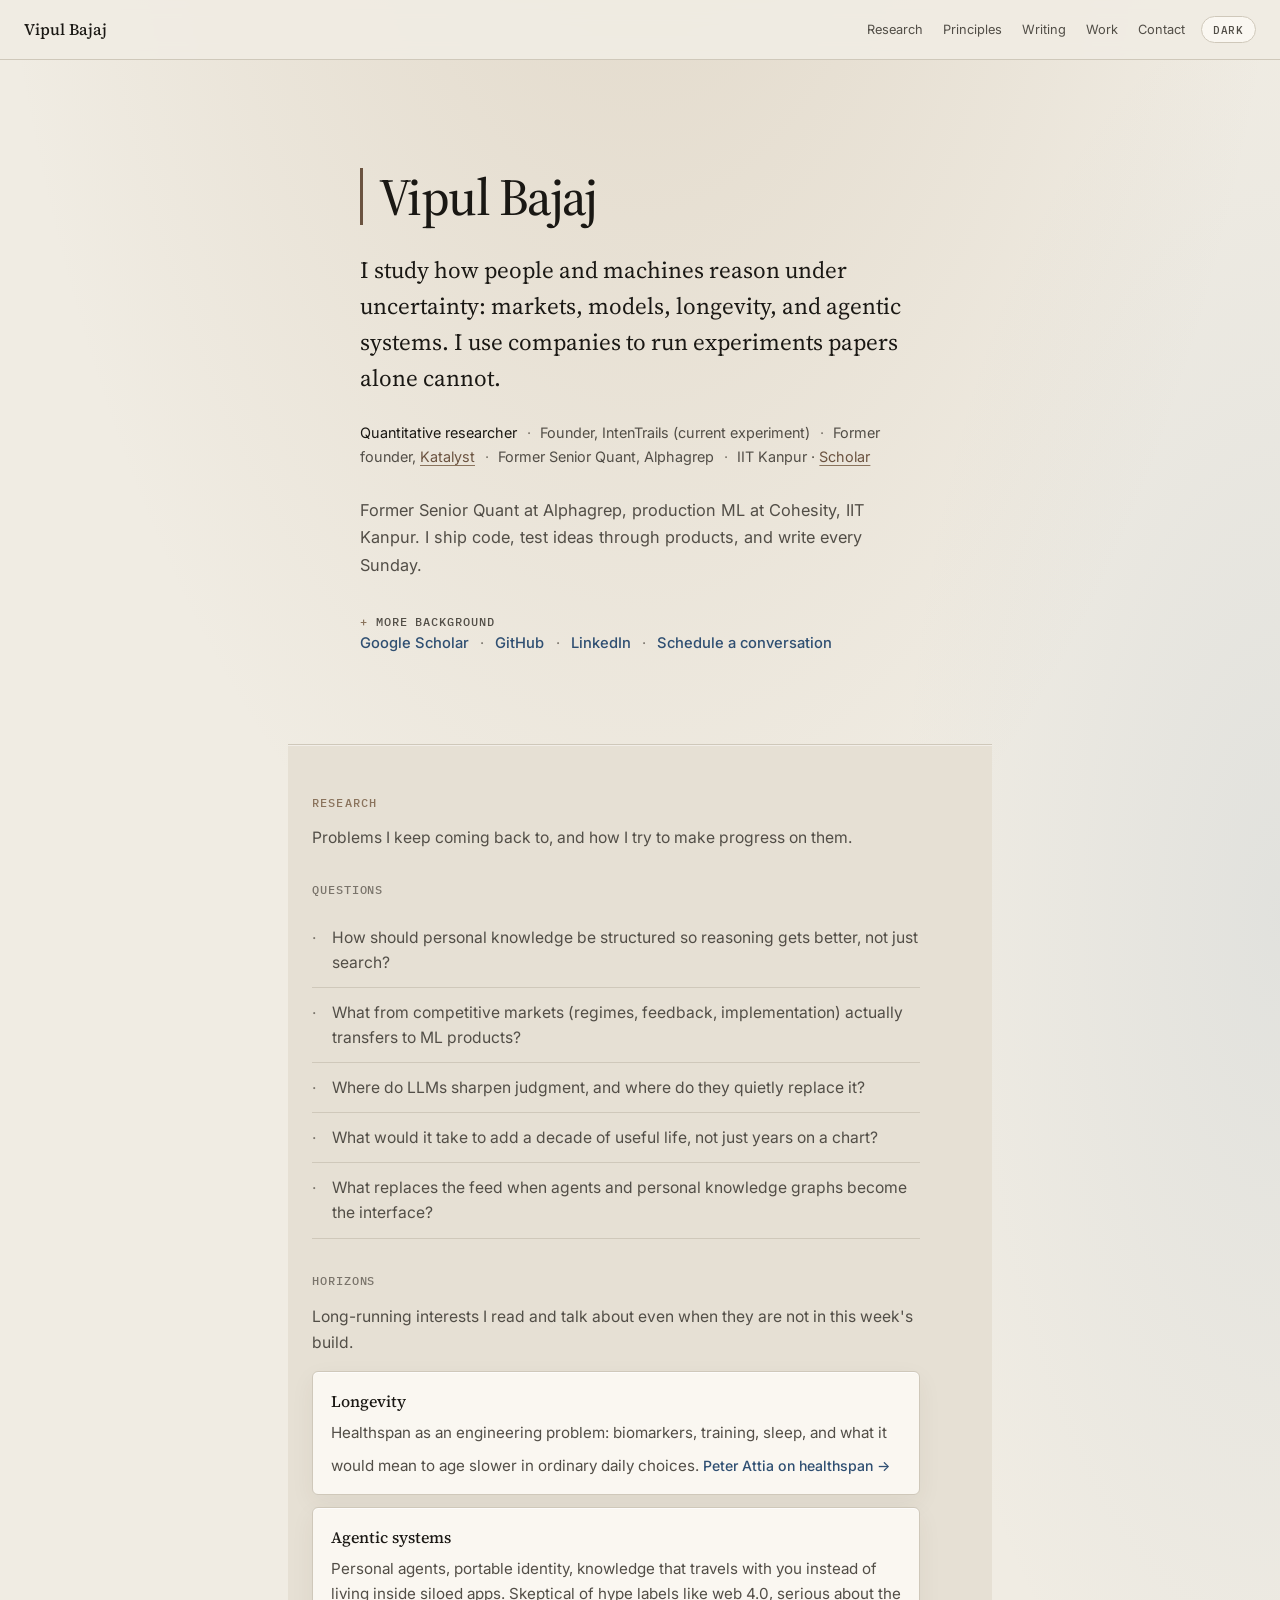
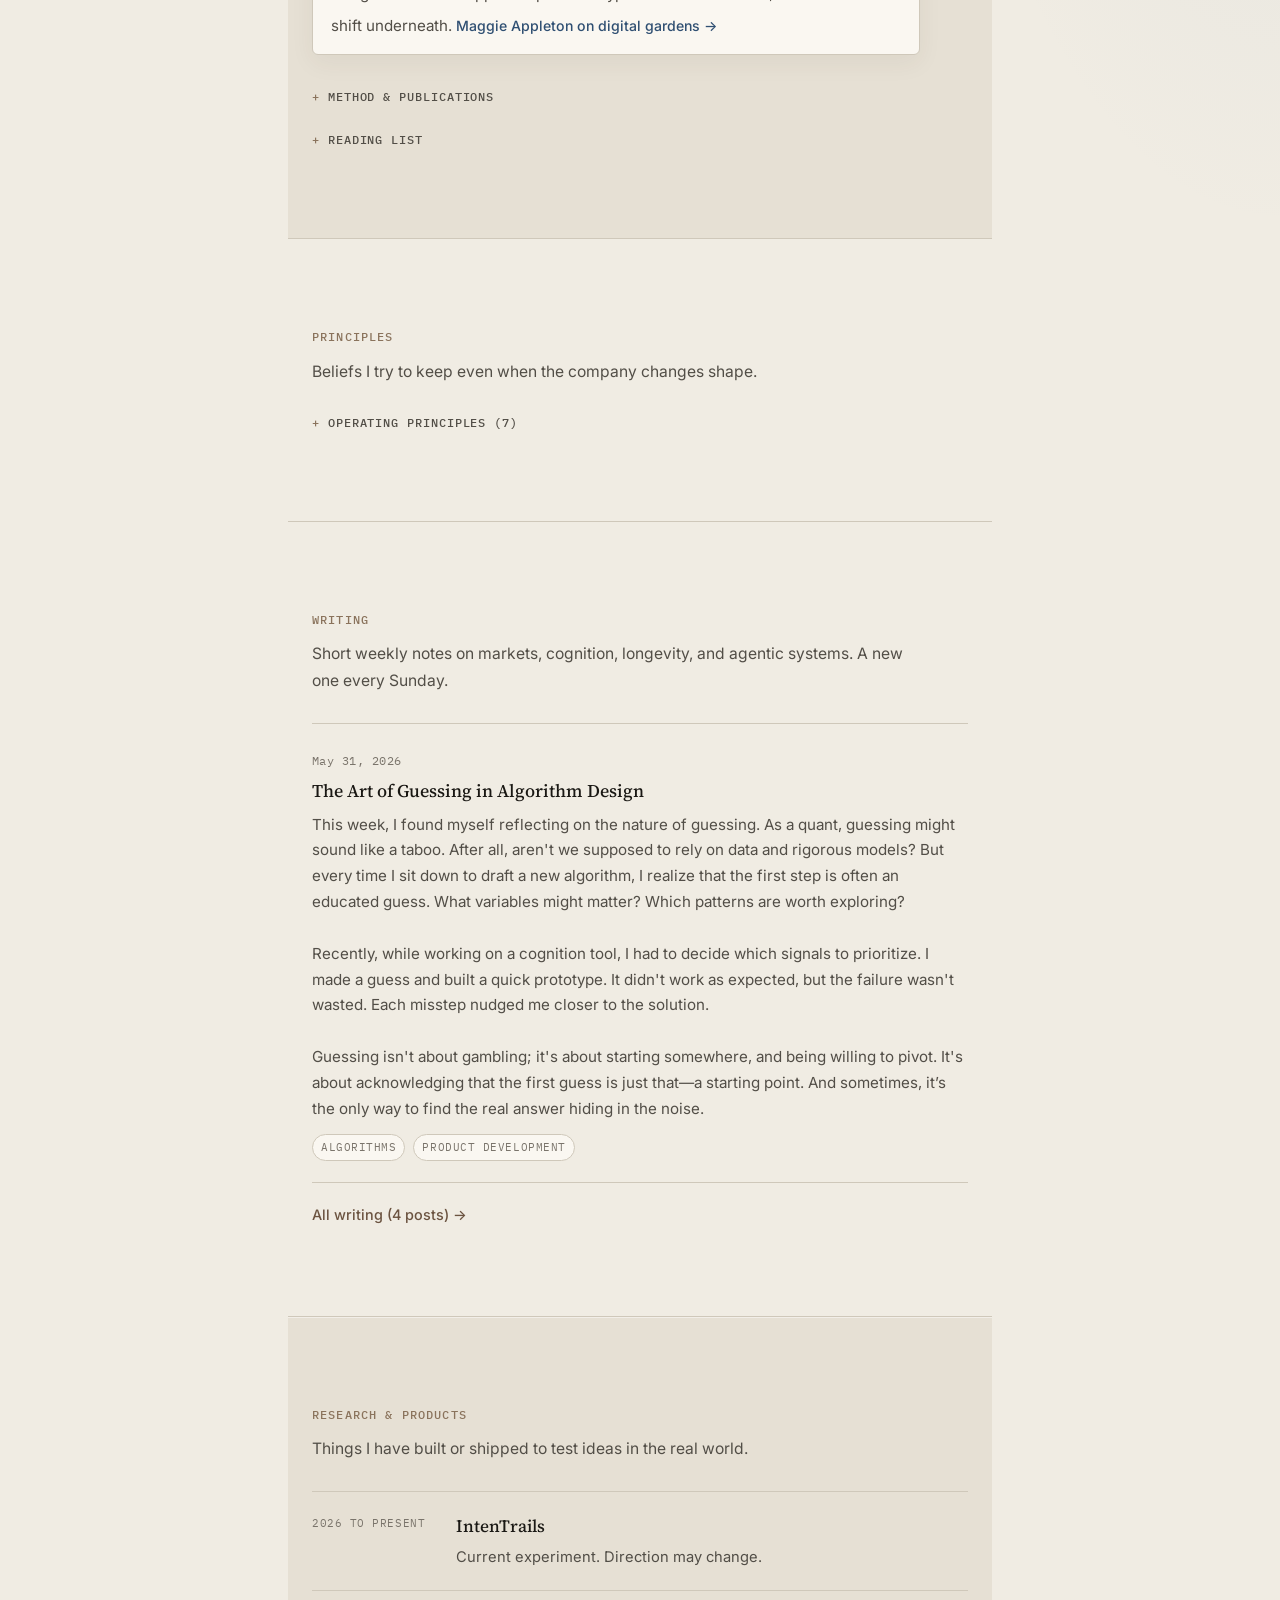
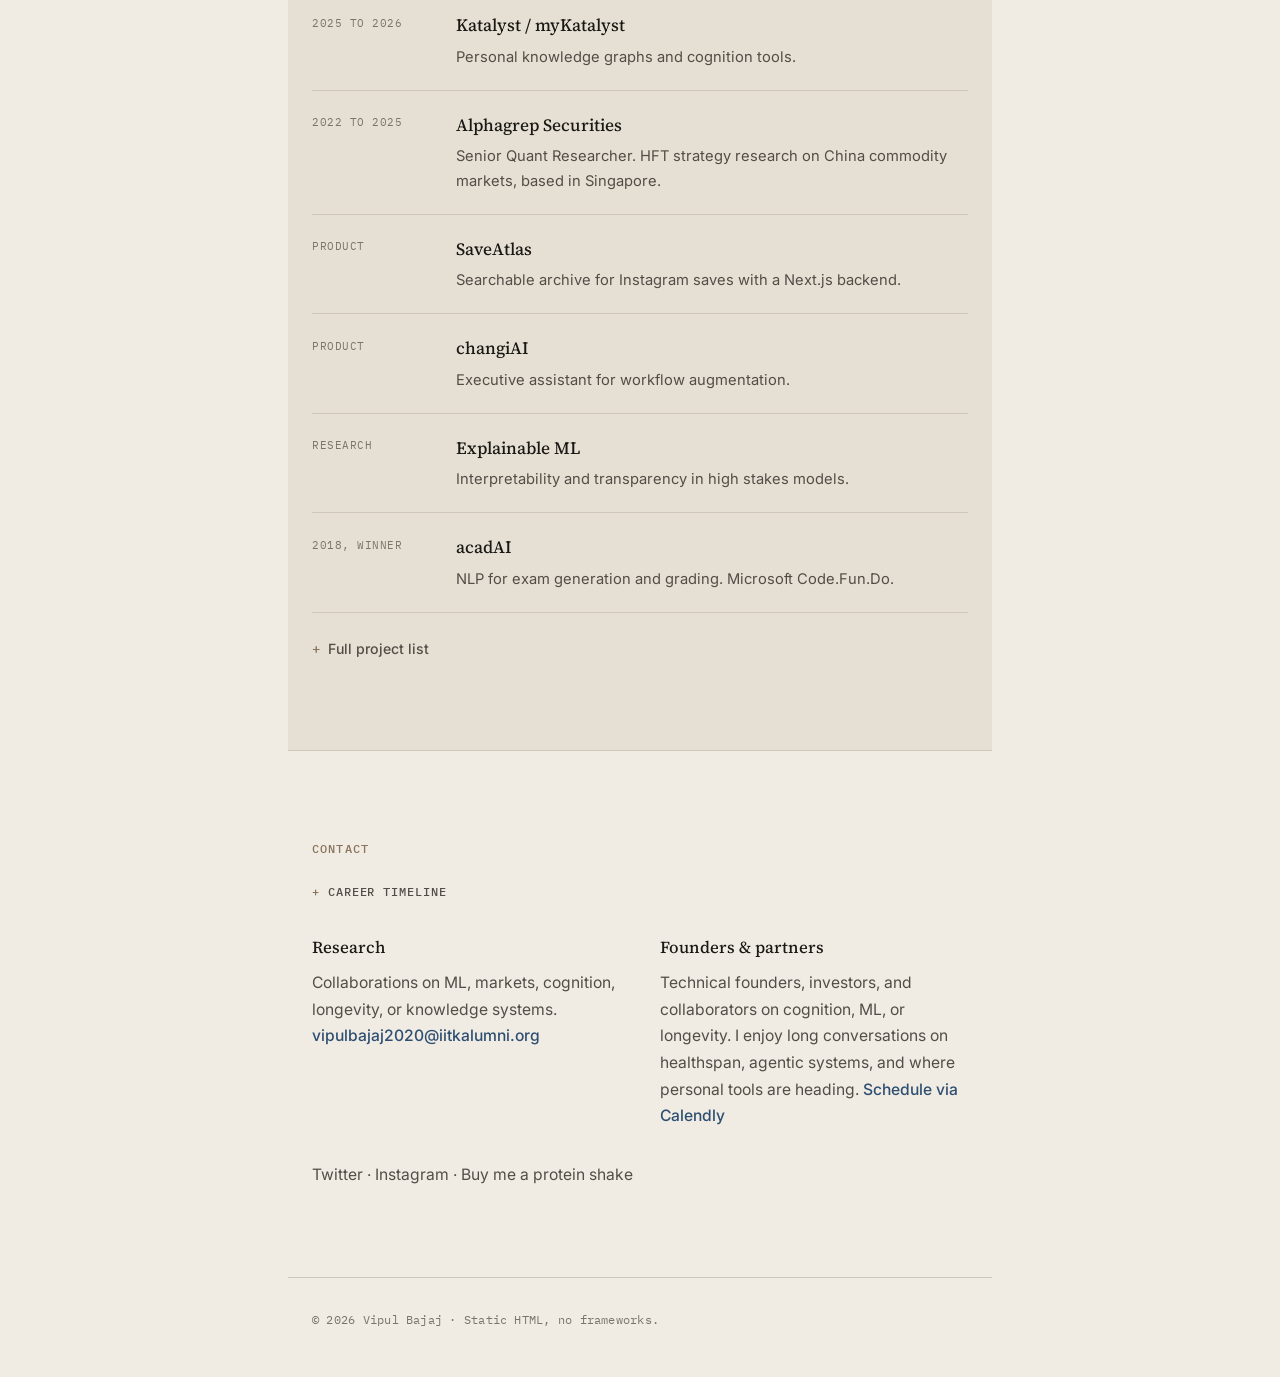
==== commit f809e3cd: "chore: replace 'post app web' with 'agentic systems'" ====
--- a/index.html
+++ b/index.html
@@ -4,7 +4,7 @@
     <meta charset="UTF-8">
     <meta name="viewport" content="width=device-width, initial-scale=1.0">
     <title>Vipul Bajaj</title>
-    <meta name="description" content="Vipul Bajaj, quantitative researcher. Former Senior Quant at Alphagrep; building cognition tools. Interests in longevity, markets, and post-app web. IIT Kanpur. BMVC 2019 and ICASSP 2021.">
+    <meta name="description" content="Vipul Bajaj, quantitative researcher. Former Senior Quant at Alphagrep; building cognition tools. Interests in longevity, markets, and agentic systems. IIT Kanpur. BMVC 2019 and ICASSP 2021.">
     <meta name="keywords" content="Vipul Bajaj, quantitative researcher, Vipul Bajaj IntenTrails, Alphagrep quant, knowledge systems, AI research founder, IIT Kanpur, BMVC, ICASSP">
     <meta name="author" content="Vipul Bajaj">
     <meta name="robots" content="index, follow">
@@ -83,7 +83,7 @@
                 <h1 class="home-title">Vipul Bajaj</h1>
                 <p class="home-thesis">
                     I study how people and machines reason under uncertainty: markets, models, longevity, and
-                    what might come after the app internet. I use companies to run experiments papers alone cannot.
+                    agentic systems. I use companies to run experiments papers alone cannot.
                 </p>
                 <p class="home-role">
                     <span class="home-role-now">Quantitative researcher</span>
@@ -148,7 +148,7 @@
                             <a class="horizon-link" href="https://peterattiamd.com/" target="_blank" rel="noopener">Peter Attia on healthspan →</a>
                         </li>
                         <li>
-                            <span class="horizon-term">Post app web</span>
+                            <span class="horizon-term">Agentic systems</span>
                             Personal agents, portable identity, knowledge that travels with you instead of living inside
                             siloed apps. Skeptical of hype labels like web 4.0, serious about the shift underneath.
                             <a class="horizon-link" href="https://maggieappleton.com/garden-history" target="_blank" rel="noopener">Maggie Appleton on digital gardens →</a>
@@ -214,7 +214,7 @@
 
             <section id="writing" class="home-section">
                 <h2 class="section-label">Writing</h2>
-                <p class="section-lede">Short weekly notes on markets, cognition, longevity, and what might come after the app internet. A new one every Sunday.</p>
+                <p class="section-lede">Short weekly notes on markets, cognition, longevity, and agentic systems. A new one every Sunday.</p>
                 <div id="writing-preview" class="writing-preview" aria-live="polite"></div>
                 <p class="writing-more"><a href="writing.html" id="writing-all-link">All writing →</a></p>
             </section>
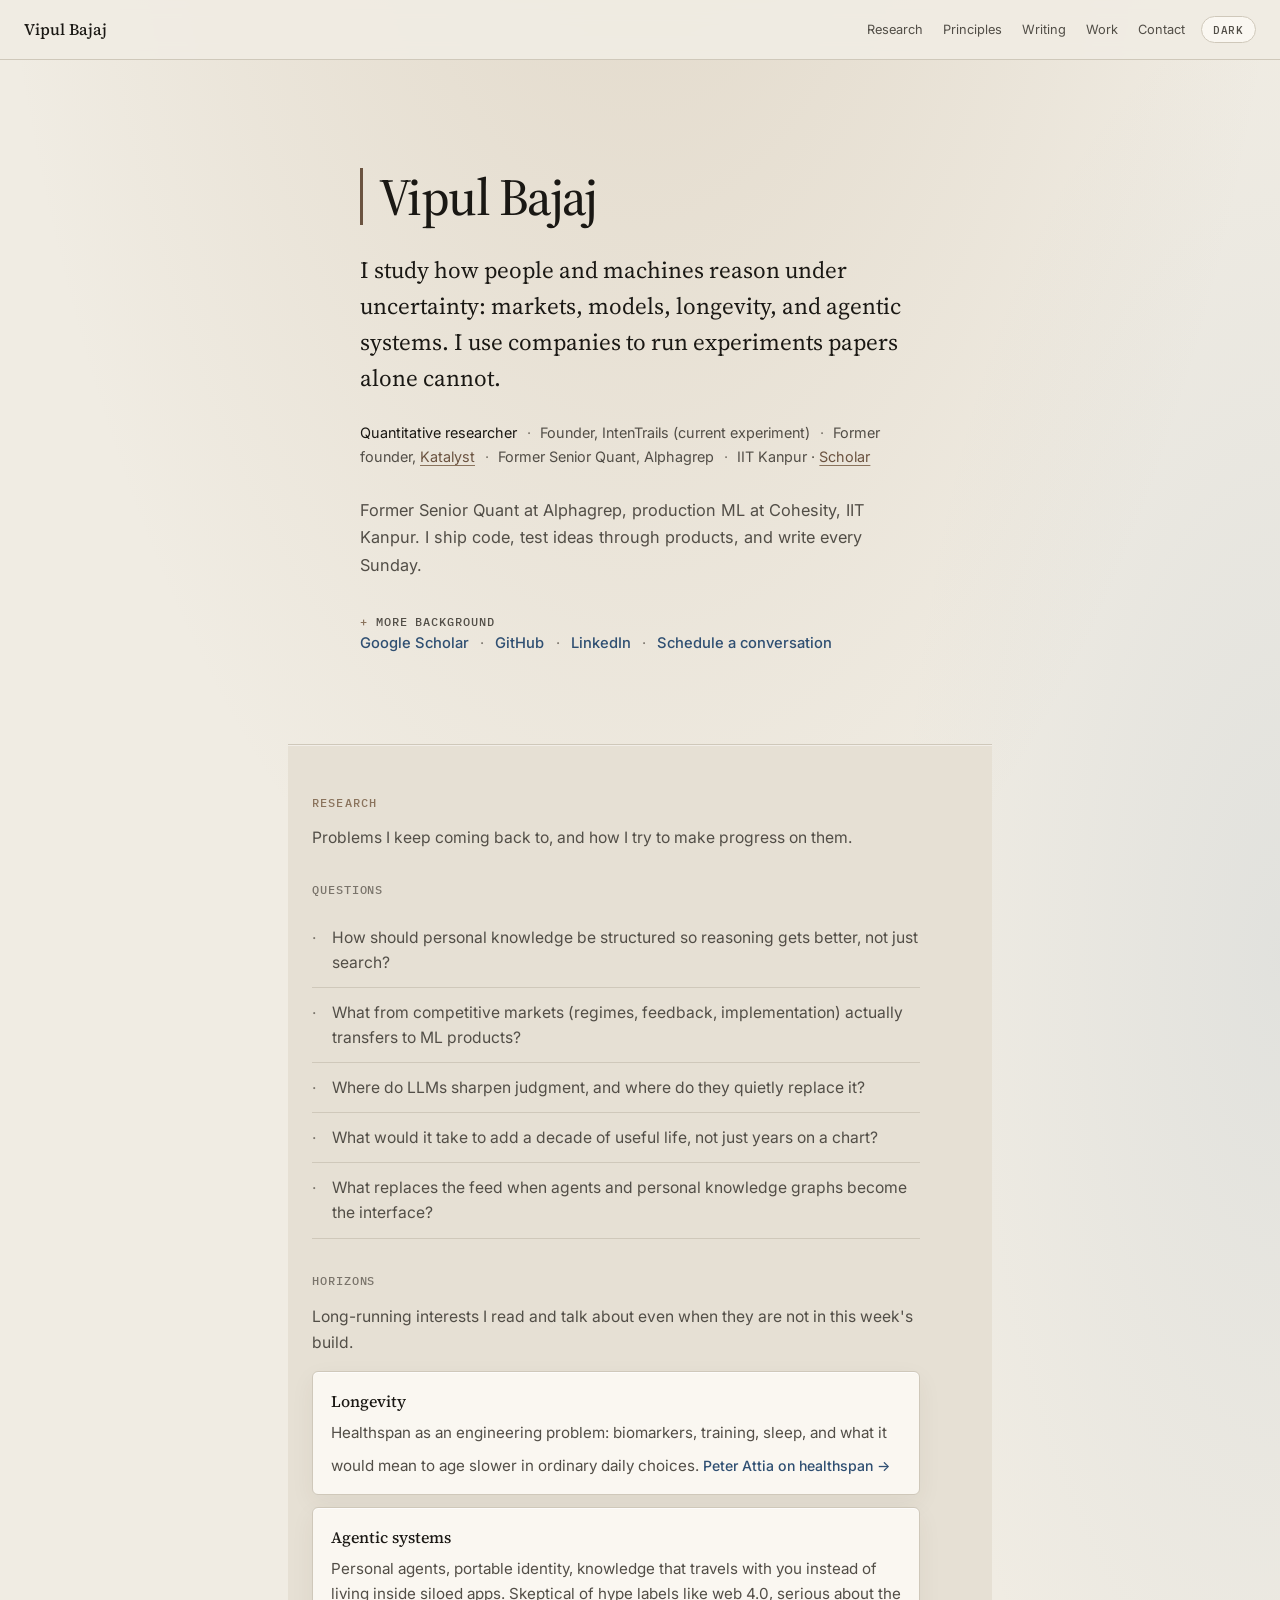
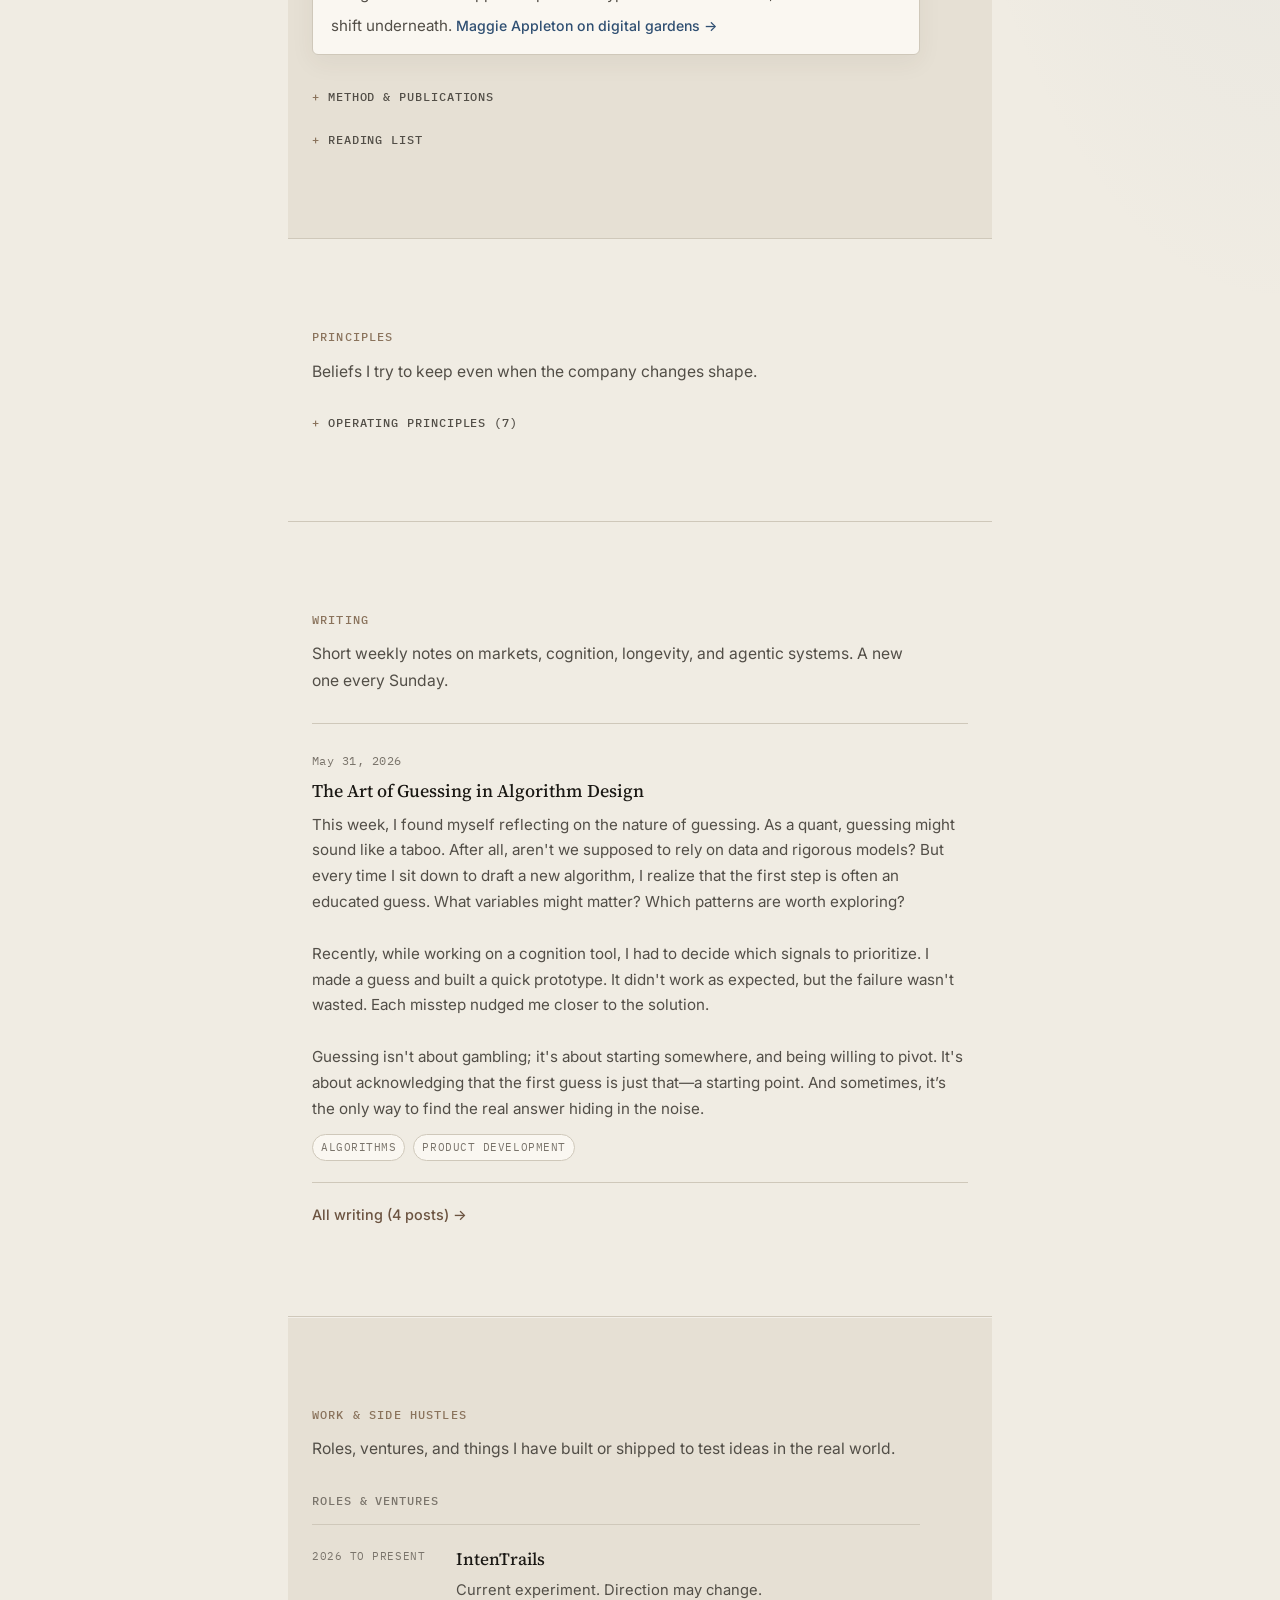
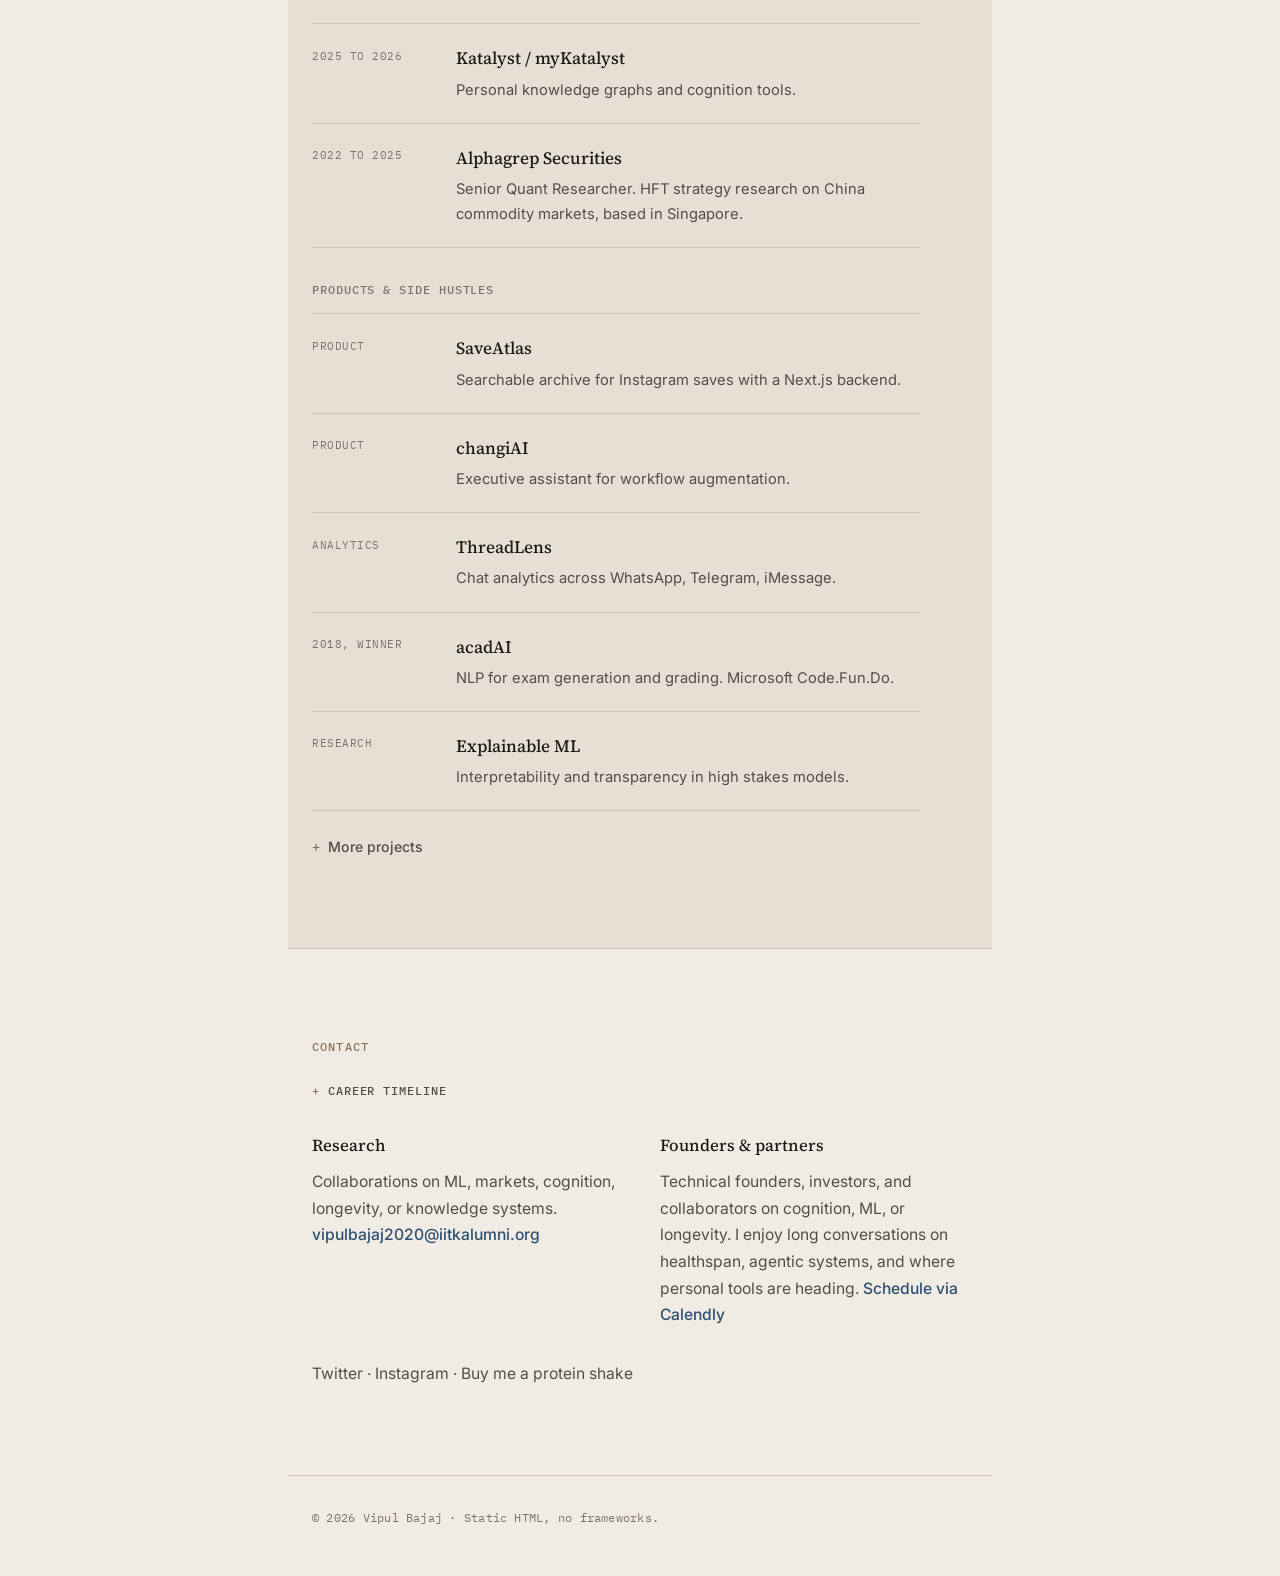
==== commit 52778f76: "chore: split roles from side hustles, add missing links for ThreadLens and acadAI" ====
--- a/index.html
+++ b/index.html
@@ -220,74 +220,51 @@
             </section>
 
             <section id="work" class="home-section home-section-band">
-                <h2 class="section-label">Research &amp; products</h2>
-                <p class="section-lede">Things I have built or shipped to test ideas in the real world.</p>
-                <ul class="work-index work-index-primary">
-                    <li>
-                        <span class="work-index-meta">2026 to present</span>
-                        <div>
-                            <span class="work-index-title">IntenTrails</span>
-                            <p>Current experiment. Direction may change.</p>
-                        </div>
-                    </li>
-                    <li>
-                        <span class="work-index-meta">2025 to 2026</span>
-                        <div>
-                            <a href="https://mykatalyst.lovable.app" target="_blank" rel="noopener">Katalyst / myKatalyst</a>
-                            <p>Personal knowledge graphs and cognition tools.</p>
-                        </div>
-                    </li>
-                    <li>
-                        <span class="work-index-meta">2022 to 2025</span>
-                        <div>
-                            <span class="work-index-title">Alphagrep Securities</span>
-                            <p>Senior Quant Researcher. HFT strategy research on China commodity markets, based in Singapore.</p>
-                        </div>
-                    </li>
-                    <li>
-                        <span class="work-index-meta">Product</span>
-                        <div>
-                            <a href="https://save-atlas.vercel.app" target="_blank" rel="noopener">SaveAtlas</a>
-                            <p>Searchable archive for Instagram saves with a Next.js backend.</p>
-                        </div>
-                    </li>
-                    <li>
-                        <span class="work-index-meta">Product</span>
-                        <div>
-                            <a href="https://changiai.vercel.app" target="_blank" rel="noopener">changiAI</a>
-                            <p>Executive assistant for workflow augmentation.</p>
-                        </div>
-                    </li>
-                    <li>
-                        <span class="work-index-meta">Research</span>
-                        <div>
-                            <a href="https://github.com/vipulbjj/explanable_ML" target="_blank" rel="noopener">Explainable ML</a>
-                            <p>Interpretability and transparency in high stakes models.</p>
-                        </div>
-                    </li>
-                    <li>
-                        <span class="work-index-meta">2018, winner</span>
-                        <div>
-                            <span class="work-index-title">acadAI</span>
-                            <p>NLP for exam generation and grading. Microsoft Code.Fun.Do.</p>
-                        </div>
-                    </li>
-                </ul>
-                <details class="work-details">
-                    <summary>Full project list</summary>
-                    <ul class="work-index work-index-nested">
+                <h2 class="section-label">Work &amp; side hustles</h2>
+                <p class="section-lede">Roles, ventures, and things I have built or shipped to test ideas in the real world.</p>
+                
+                <div class="research-block">
+                    <h3 class="research-subhead">Roles &amp; Ventures</h3>
+                    <ul class="work-index work-index-primary">
+                        <li>
+                            <span class="work-index-meta">2026 to present</span>
+                            <div>
+                                <span class="work-index-title">IntenTrails</span>
+                                <p>Current experiment. Direction may change.</p>
+                            </div>
+                        </li>
+                        <li>
+                            <span class="work-index-meta">2025 to 2026</span>
+                            <div>
+                                <a href="https://mykatalyst.lovable.app" target="_blank" rel="noopener">Katalyst / myKatalyst</a>
+                                <p>Personal knowledge graphs and cognition tools.</p>
+                            </div>
+                        </li>
+                        <li>
+                            <span class="work-index-meta">2022 to 2025</span>
+                            <div>
+                                <span class="work-index-title">Alphagrep Securities</span>
+                                <p>Senior Quant Researcher. HFT strategy research on China commodity markets, based in Singapore.</p>
+                            </div>
+                        </li>
+                    </ul>
+                </div>
+
+                <div class="research-block">
+                    <h3 class="research-subhead">Products &amp; Side Hustles</h3>
+                    <ul class="work-index work-index-primary">
                         <li>
                             <span class="work-index-meta">Product</span>
                             <div>
-                                <a href="https://mapped-gram.vercel.app" target="_blank" rel="noopener">Mapped gram</a>
-                                <p>Instagram saves on a map.</p>
-                            </div>
-                        </li>
-                        <li>
-                            <span class="work-index-meta">Fintech</span>
-                            <div>
-                                <a href="https://xbrl-pilot.lovable.app" target="_blank" rel="noopener">XBRL pilot</a>
-                                <p>XBRL tagging automation.</p>
+                                <a href="https://save-atlas.vercel.app" target="_blank" rel="noopener">SaveAtlas</a>
+                                <p>Searchable archive for Instagram saves with a Next.js backend.</p>
+                            </div>
+                        </li>
+                        <li>
+                            <span class="work-index-meta">Product</span>
+                            <div>
+                                <a href="https://changiai.vercel.app" target="_blank" rel="noopener">changiAI</a>
+                                <p>Executive assistant for workflow augmentation.</p>
                             </div>
                         </li>
                         <li>
@@ -298,24 +275,57 @@
                             </div>
                         </li>
                         <li>
-                            <span class="work-index-meta">Open source</span>
-                            <div>
-                                <a href="https://github.com/vipulbjj/Math-of-Machine-Learning-Course-by-Siraj" target="_blank" rel="noopener">Math of ML</a>
-                                <p>ML algorithms from scratch in Python.</p>
-                            </div>
-                        </li>
-                        <li>
-                            <span class="work-index-meta">Hardware</span>
-                            <div>
-                                <a href="https://github.com/vipulbjj/Prosthetic-Arm" target="_blank" rel="noopener">Prosthetic Arm</a>
-                                <p>Embedded robotics and control.</p>
-                            </div>
-                        </li>
-                    </ul>
-                    <div class="featured-video">
-                        <iframe src="https://www.youtube.com/embed/v-0I6C99pyI" title="acadAI demo" loading="lazy" allow="accelerometer; autoplay; clipboard-write; encrypted-media; gyroscope; picture-in-picture" allowfullscreen></iframe>
-                    </div>
-                </details>
+                            <span class="work-index-meta">2018, winner</span>
+                            <div>
+                                <a href="https://youtu.be/v-0I6C99pyI" target="_blank" rel="noopener">acadAI</a>
+                                <p>NLP for exam generation and grading. Microsoft Code.Fun.Do.</p>
+                            </div>
+                        </li>
+                        <li>
+                            <span class="work-index-meta">Research</span>
+                            <div>
+                                <a href="https://github.com/vipulbjj/explanable_ML" target="_blank" rel="noopener">Explainable ML</a>
+                                <p>Interpretability and transparency in high stakes models.</p>
+                            </div>
+                        </li>
+                    </ul>
+                    <details class="work-details">
+                        <summary>More projects</summary>
+                        <ul class="work-index work-index-nested">
+                            <li>
+                                <span class="work-index-meta">Product</span>
+                                <div>
+                                    <a href="https://mapped-gram.vercel.app" target="_blank" rel="noopener">Mapped gram</a>
+                                    <p>Instagram saves on a map.</p>
+                                </div>
+                            </li>
+                            <li>
+                                <span class="work-index-meta">Fintech</span>
+                                <div>
+                                    <a href="https://xbrl-pilot.lovable.app" target="_blank" rel="noopener">XBRL pilot</a>
+                                    <p>XBRL tagging automation.</p>
+                                </div>
+                            </li>
+                            <li>
+                                <span class="work-index-meta">Open source</span>
+                                <div>
+                                    <a href="https://github.com/vipulbjj/Math-of-Machine-Learning-Course-by-Siraj" target="_blank" rel="noopener">Math of ML</a>
+                                    <p>ML algorithms from scratch in Python.</p>
+                                </div>
+                            </li>
+                            <li>
+                                <span class="work-index-meta">Hardware</span>
+                                <div>
+                                    <a href="https://github.com/vipulbjj/Prosthetic-Arm" target="_blank" rel="noopener">Prosthetic Arm</a>
+                                    <p>Embedded robotics and control.</p>
+                                </div>
+                            </li>
+                        </ul>
+                        <div class="featured-video">
+                            <iframe src="https://www.youtube.com/embed/v-0I6C99pyI" title="acadAI demo" loading="lazy" allow="accelerometer; autoplay; clipboard-write; encrypted-media; gyroscope; picture-in-picture" allowfullscreen></iframe>
+                        </div>
+                    </details>
+                </div>
             </section>
 
             <section id="contact" class="home-section home-contact">
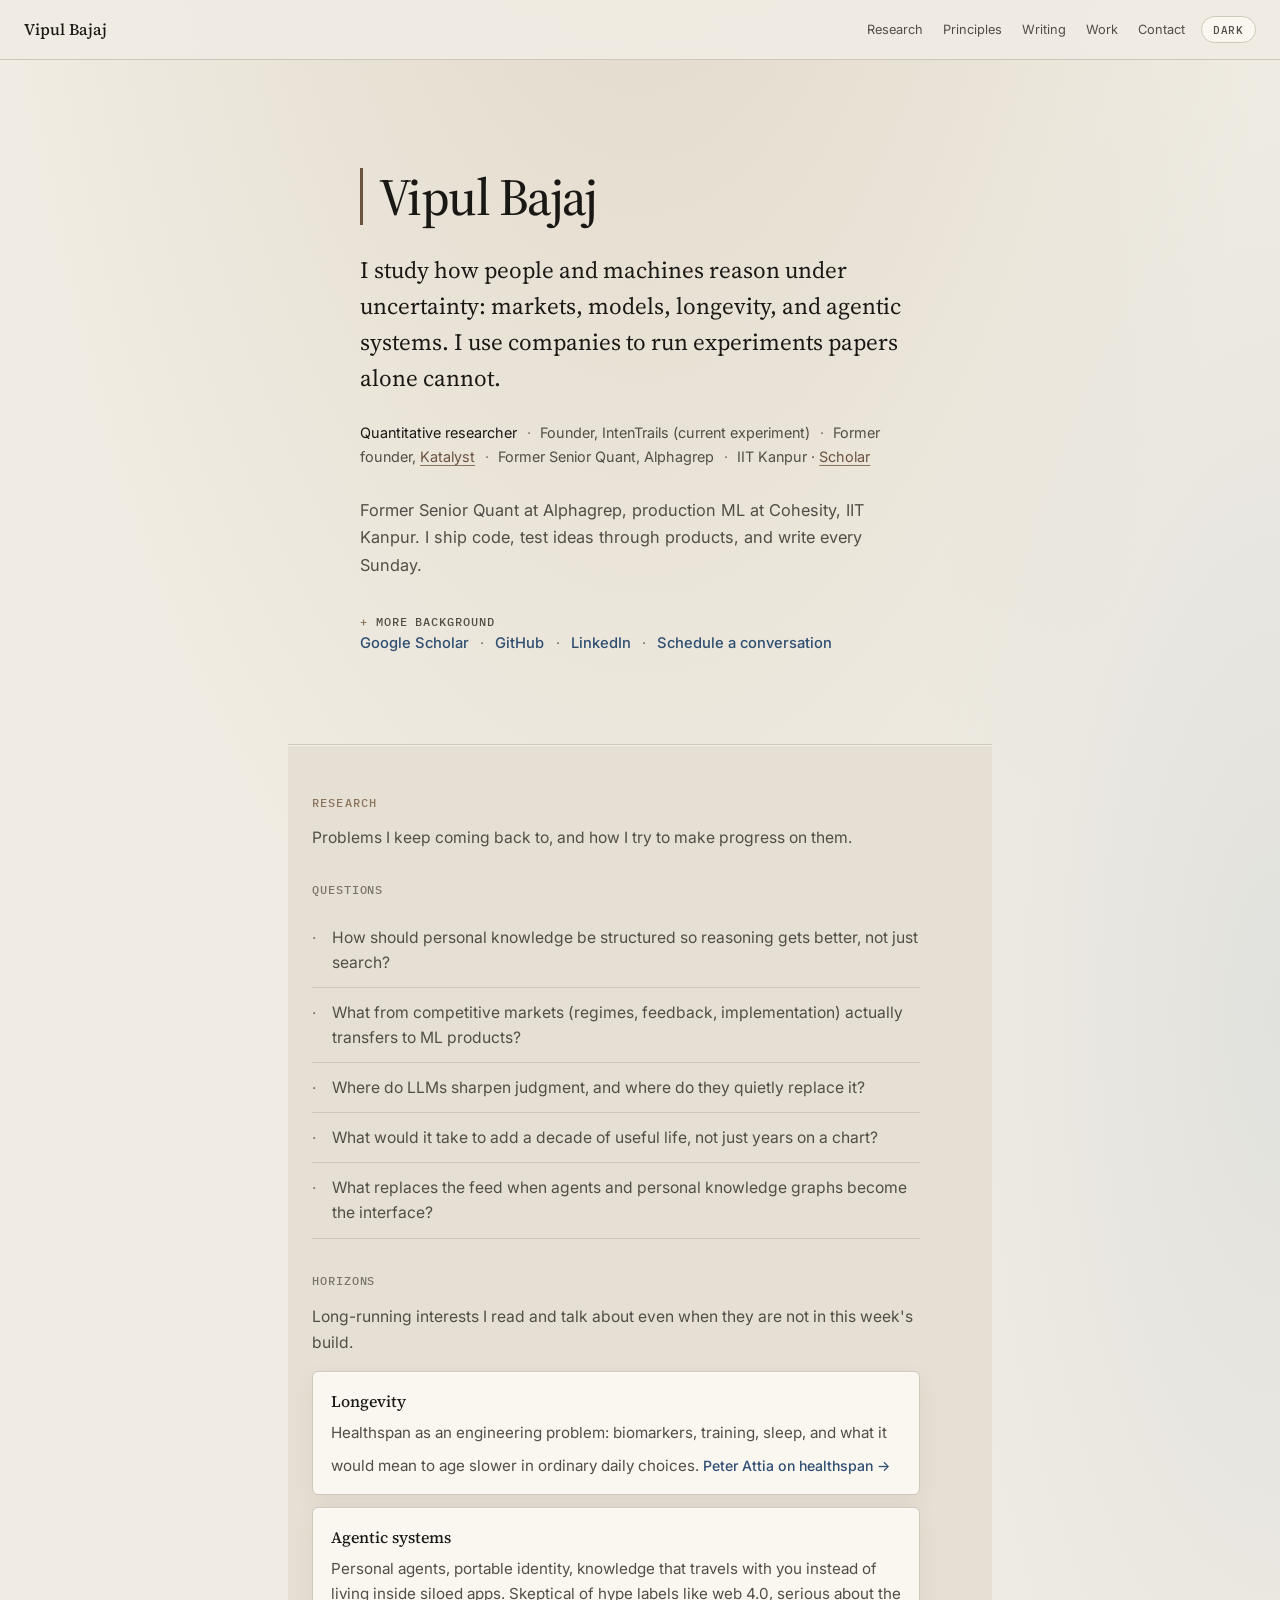
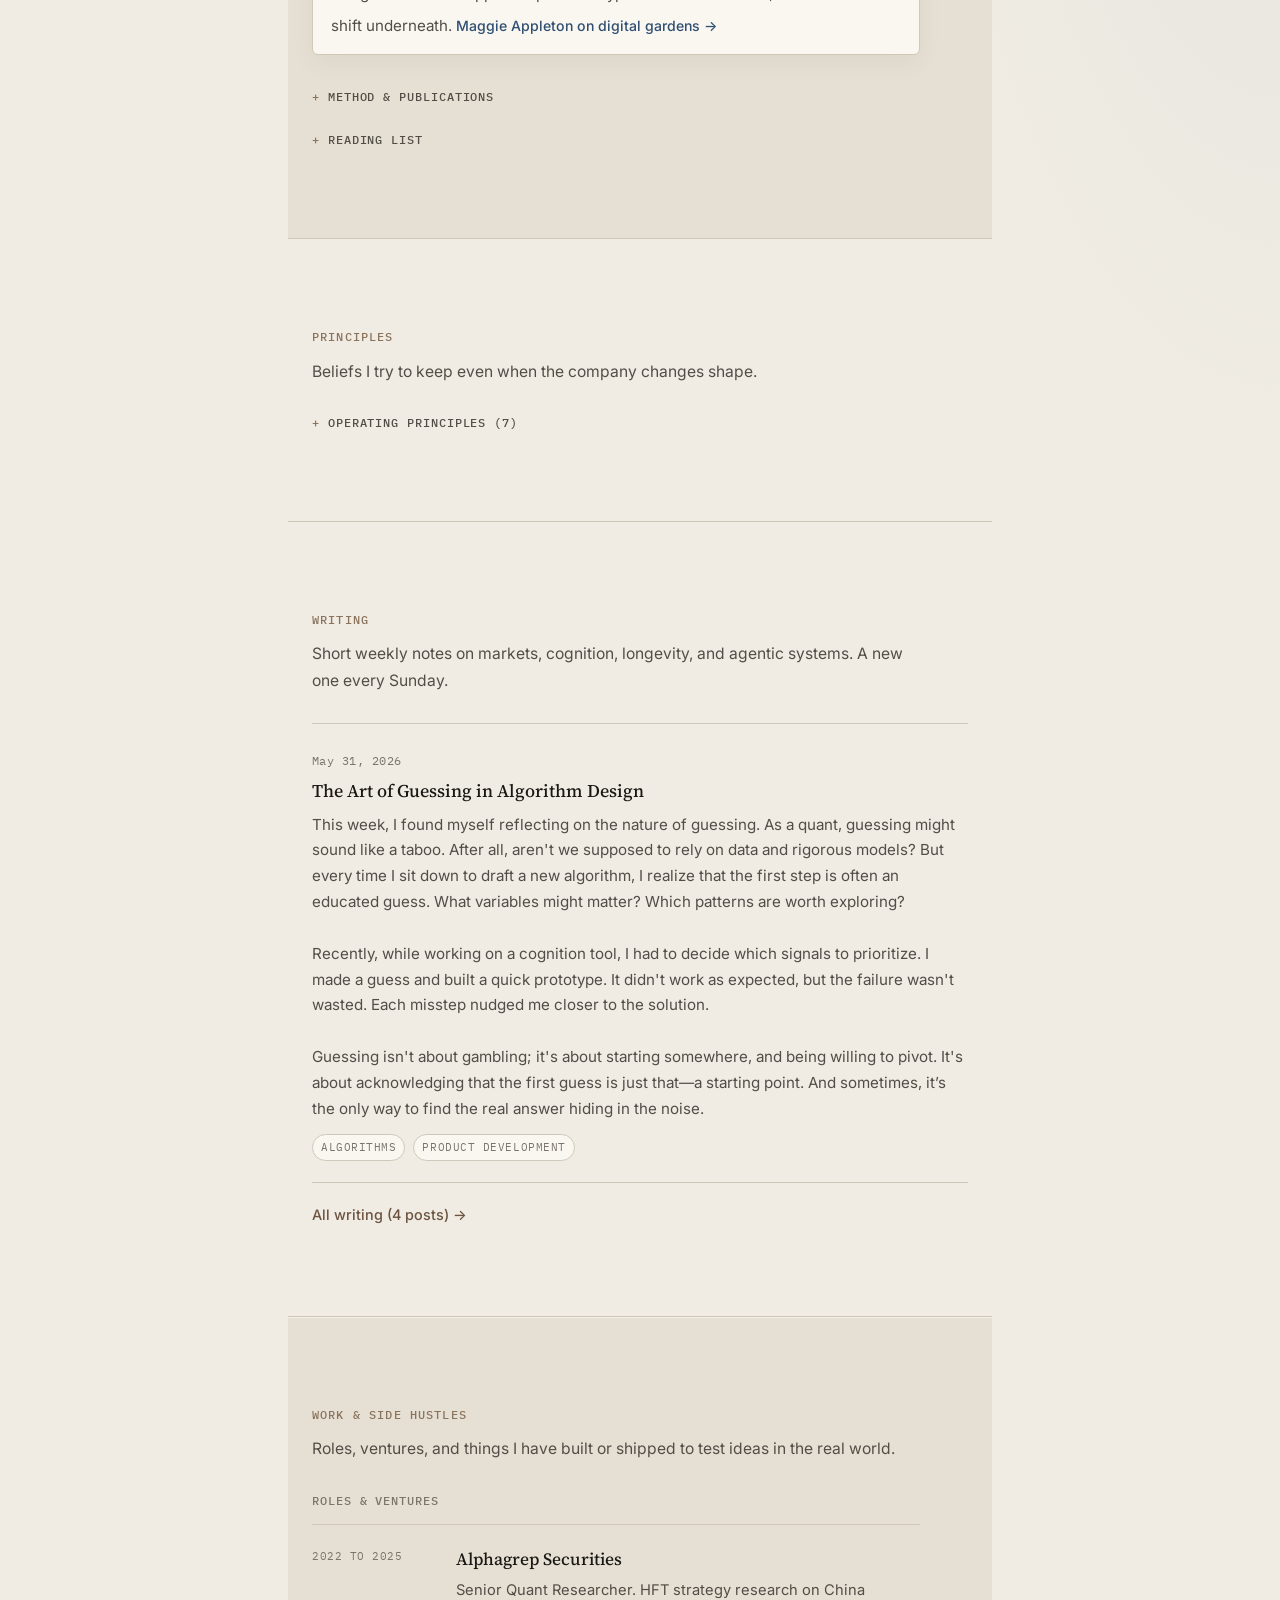
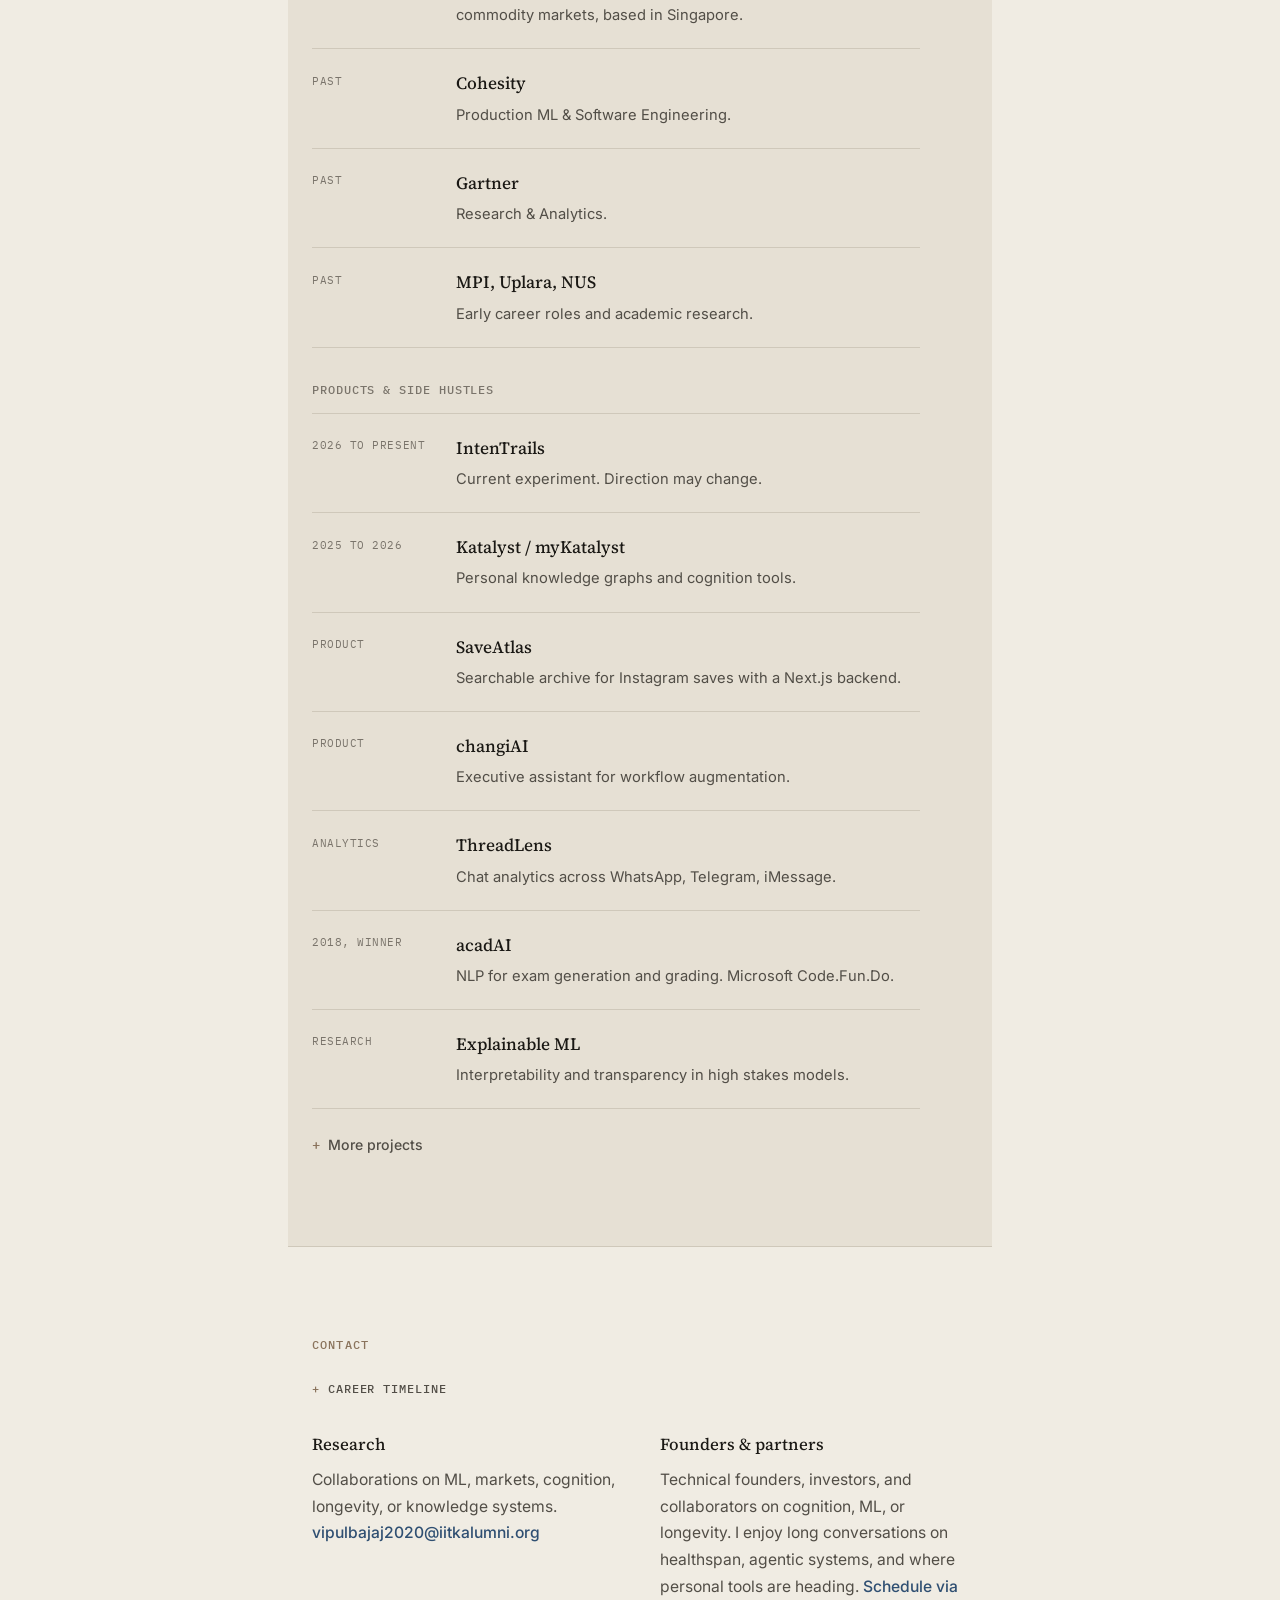
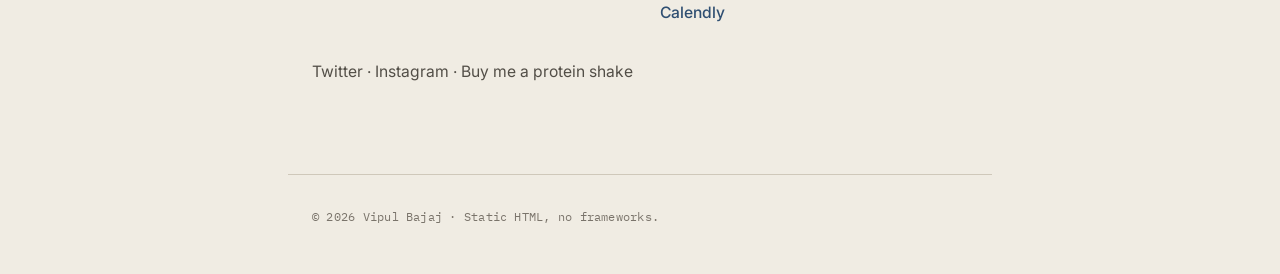
==== commit 36527d5d: "chore: properly categorize roles and side projects" ====
--- a/index.html
+++ b/index.html
@@ -227,24 +227,31 @@
                     <h3 class="research-subhead">Roles &amp; Ventures</h3>
                     <ul class="work-index work-index-primary">
                         <li>
-                            <span class="work-index-meta">2026 to present</span>
-                            <div>
-                                <span class="work-index-title">IntenTrails</span>
-                                <p>Current experiment. Direction may change.</p>
-                            </div>
-                        </li>
-                        <li>
-                            <span class="work-index-meta">2025 to 2026</span>
-                            <div>
-                                <a href="https://mykatalyst.lovable.app" target="_blank" rel="noopener">Katalyst / myKatalyst</a>
-                                <p>Personal knowledge graphs and cognition tools.</p>
-                            </div>
-                        </li>
-                        <li>
                             <span class="work-index-meta">2022 to 2025</span>
                             <div>
                                 <span class="work-index-title">Alphagrep Securities</span>
                                 <p>Senior Quant Researcher. HFT strategy research on China commodity markets, based in Singapore.</p>
+                            </div>
+                        </li>
+                        <li>
+                            <span class="work-index-meta">Past</span>
+                            <div>
+                                <span class="work-index-title">Cohesity</span>
+                                <p>Production ML &amp; Software Engineering.</p>
+                            </div>
+                        </li>
+                        <li>
+                            <span class="work-index-meta">Past</span>
+                            <div>
+                                <span class="work-index-title">Gartner</span>
+                                <p>Research &amp; Analytics.</p>
+                            </div>
+                        </li>
+                        <li>
+                            <span class="work-index-meta">Past</span>
+                            <div>
+                                <span class="work-index-title">MPI, Uplara, NUS</span>
+                                <p>Early career roles and academic research.</p>
                             </div>
                         </li>
                     </ul>
@@ -253,6 +260,20 @@
                 <div class="research-block">
                     <h3 class="research-subhead">Products &amp; Side Hustles</h3>
                     <ul class="work-index work-index-primary">
+                        <li>
+                            <span class="work-index-meta">2026 to present</span>
+                            <div>
+                                <span class="work-index-title">IntenTrails</span>
+                                <p>Current experiment. Direction may change.</p>
+                            </div>
+                        </li>
+                        <li>
+                            <span class="work-index-meta">2025 to 2026</span>
+                            <div>
+                                <a href="https://mykatalyst.lovable.app" target="_blank" rel="noopener">Katalyst / myKatalyst</a>
+                                <p>Personal knowledge graphs and cognition tools.</p>
+                            </div>
+                        </li>
                         <li>
                             <span class="work-index-meta">Product</span>
                             <div>
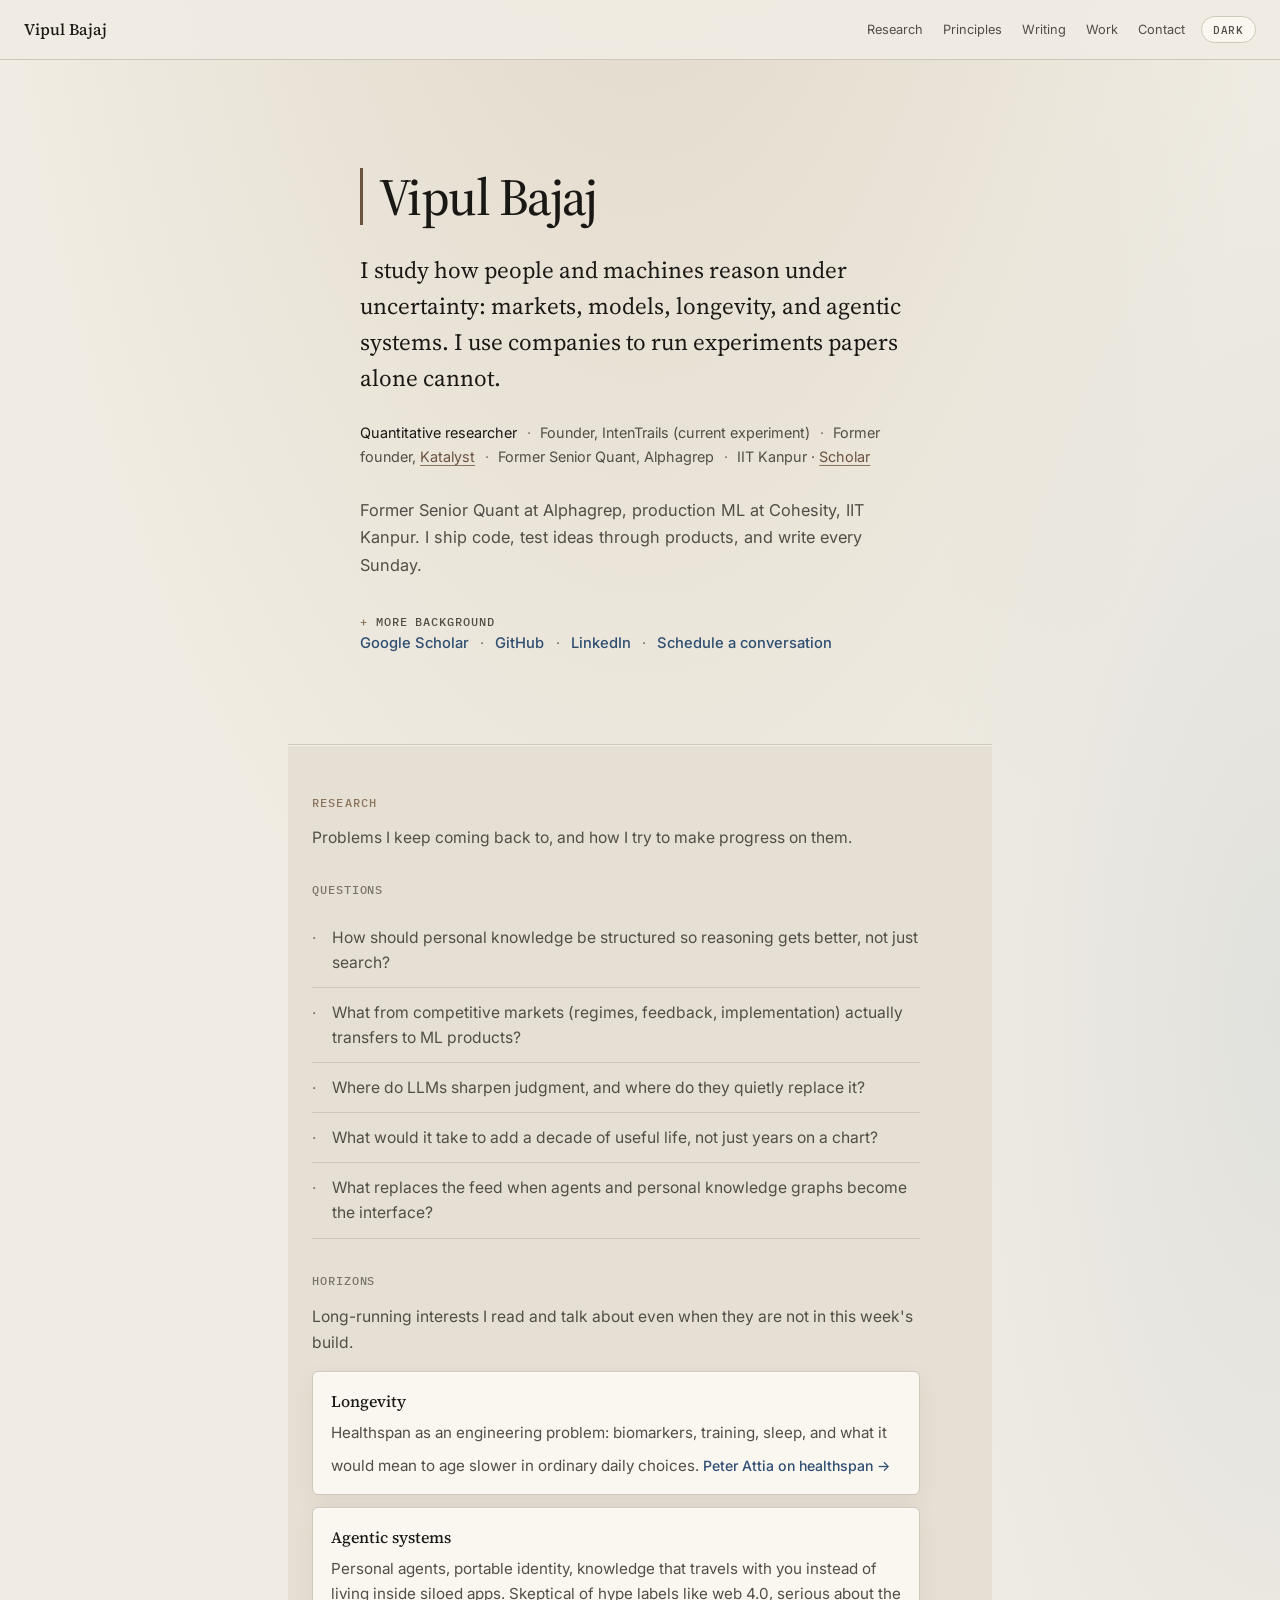
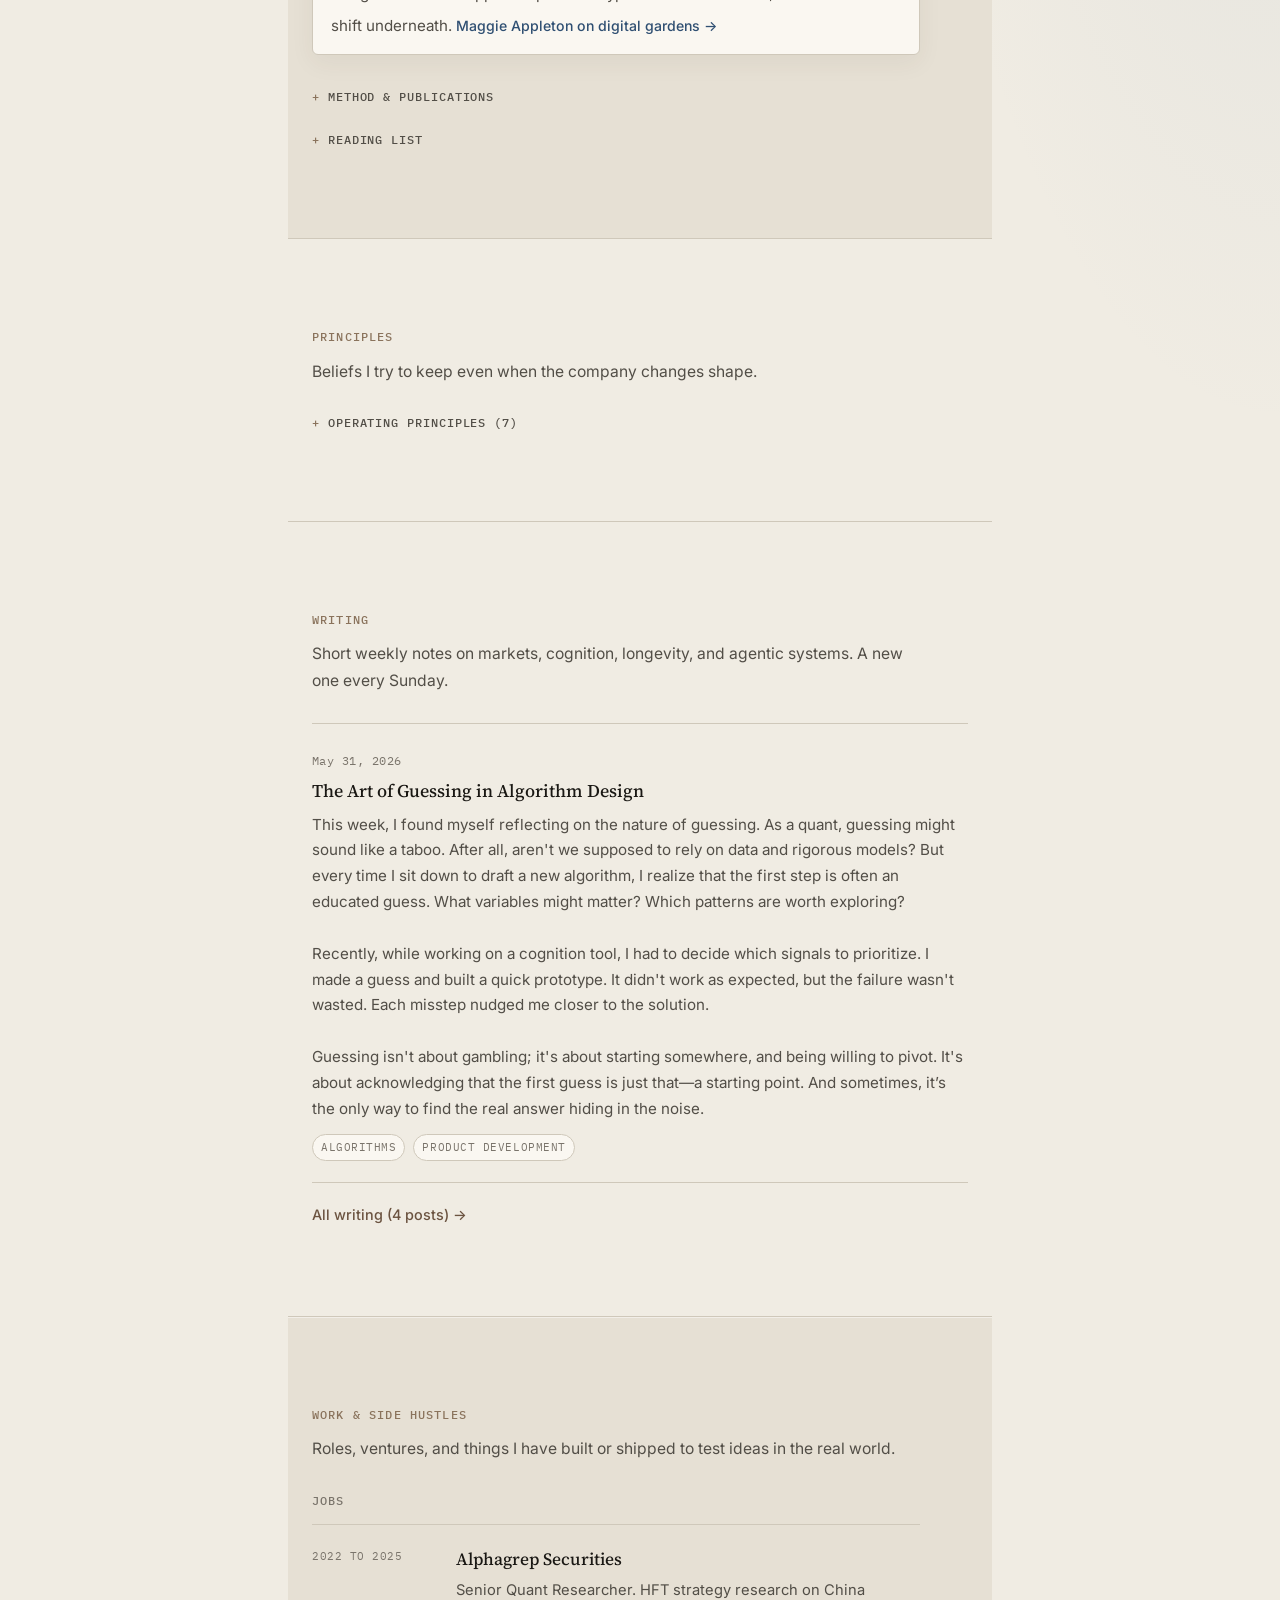
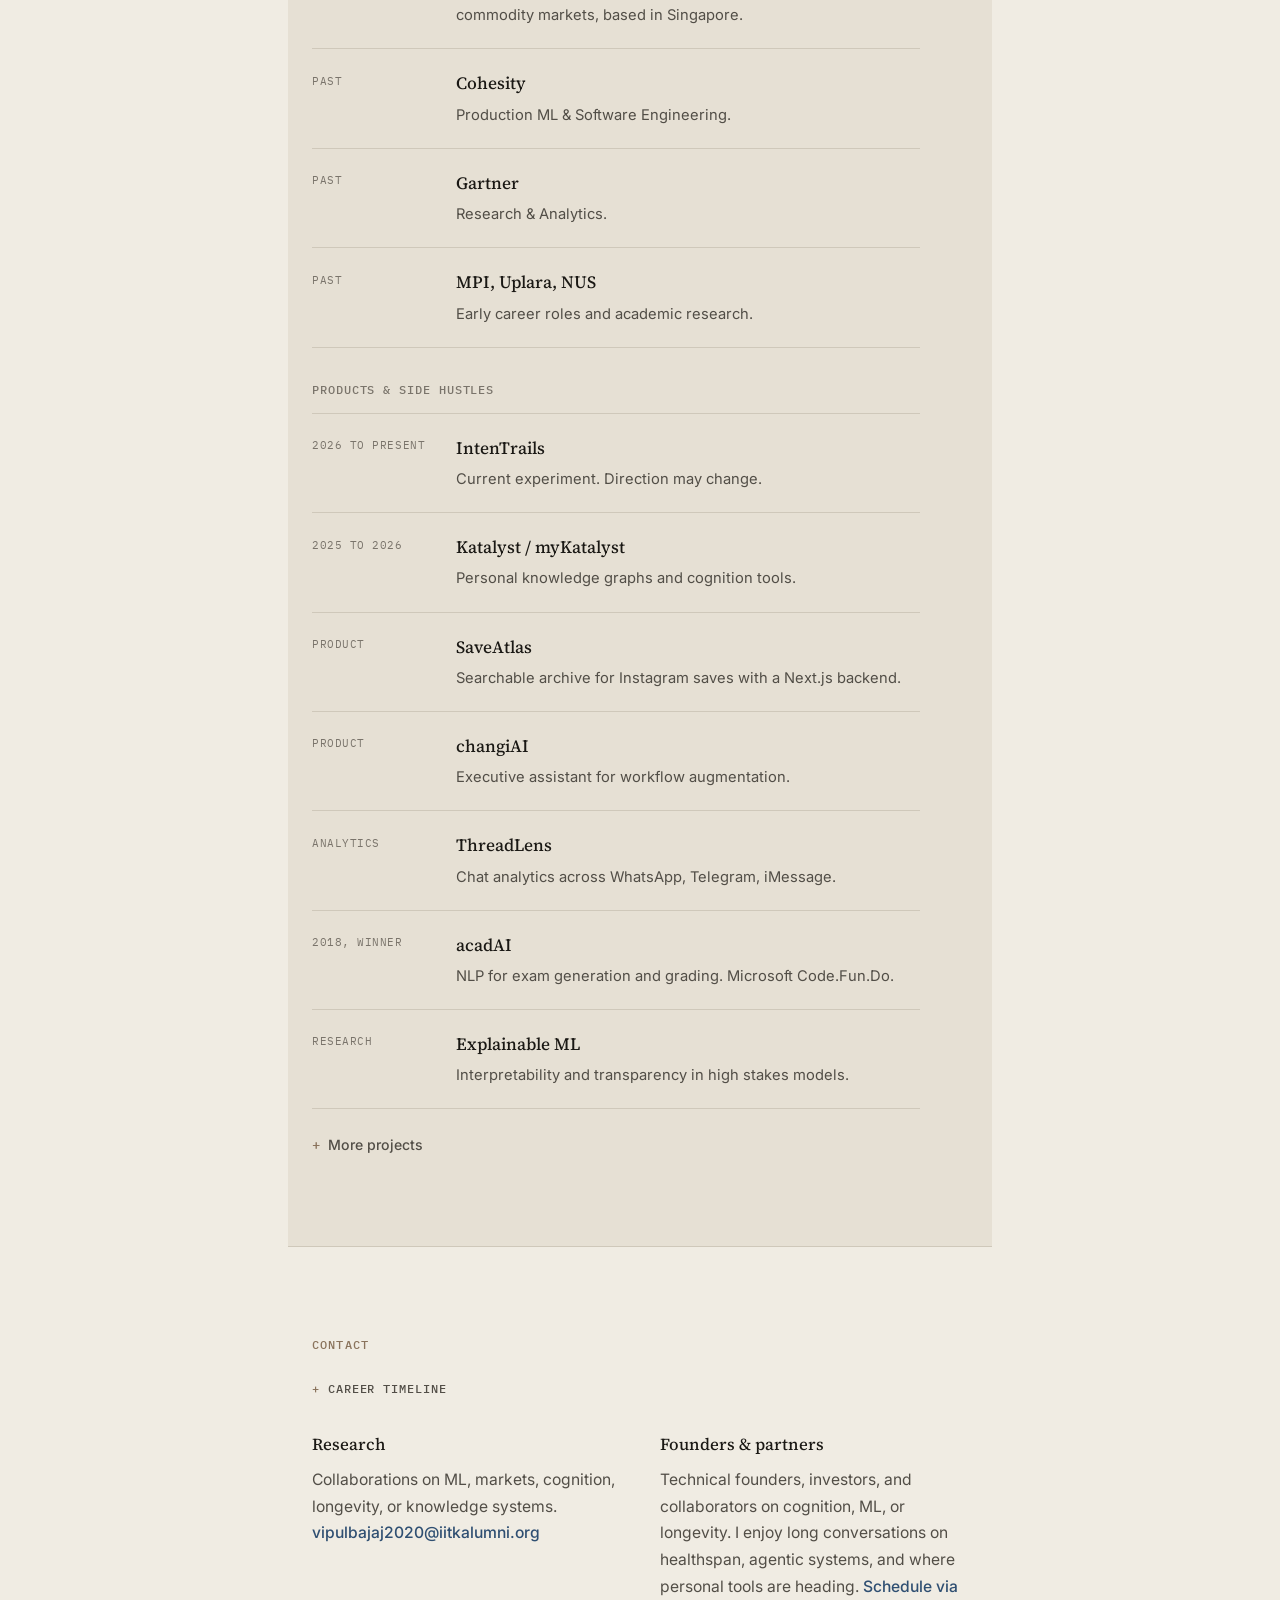
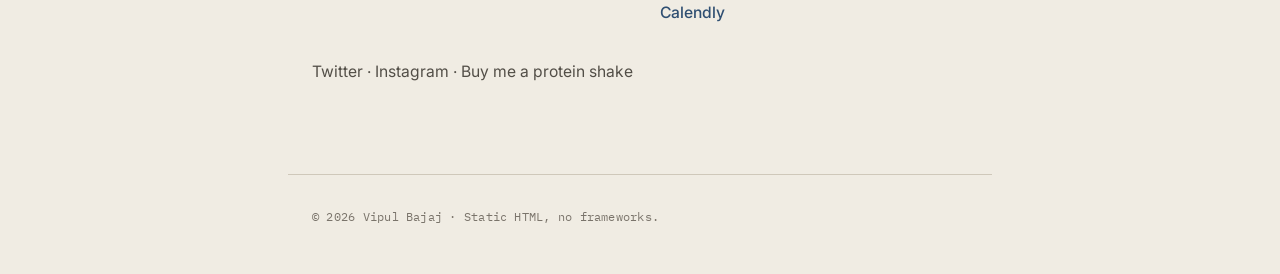
==== commit f220a2e1: "chore: rename to jobs and add intentrails link placeholder" ====
--- a/index.html
+++ b/index.html
@@ -224,7 +224,7 @@
                 <p class="section-lede">Roles, ventures, and things I have built or shipped to test ideas in the real world.</p>
                 
                 <div class="research-block">
-                    <h3 class="research-subhead">Roles &amp; Ventures</h3>
+                    <h3 class="research-subhead">Jobs</h3>
                     <ul class="work-index work-index-primary">
                         <li>
                             <span class="work-index-meta">2022 to 2025</span>
@@ -263,7 +263,7 @@
                         <li>
                             <span class="work-index-meta">2026 to present</span>
                             <div>
-                                <span class="work-index-title">IntenTrails</span>
+                                <a href="#" target="_blank" rel="noopener">IntenTrails</a>
                                 <p>Current experiment. Direction may change.</p>
                             </div>
                         </li>
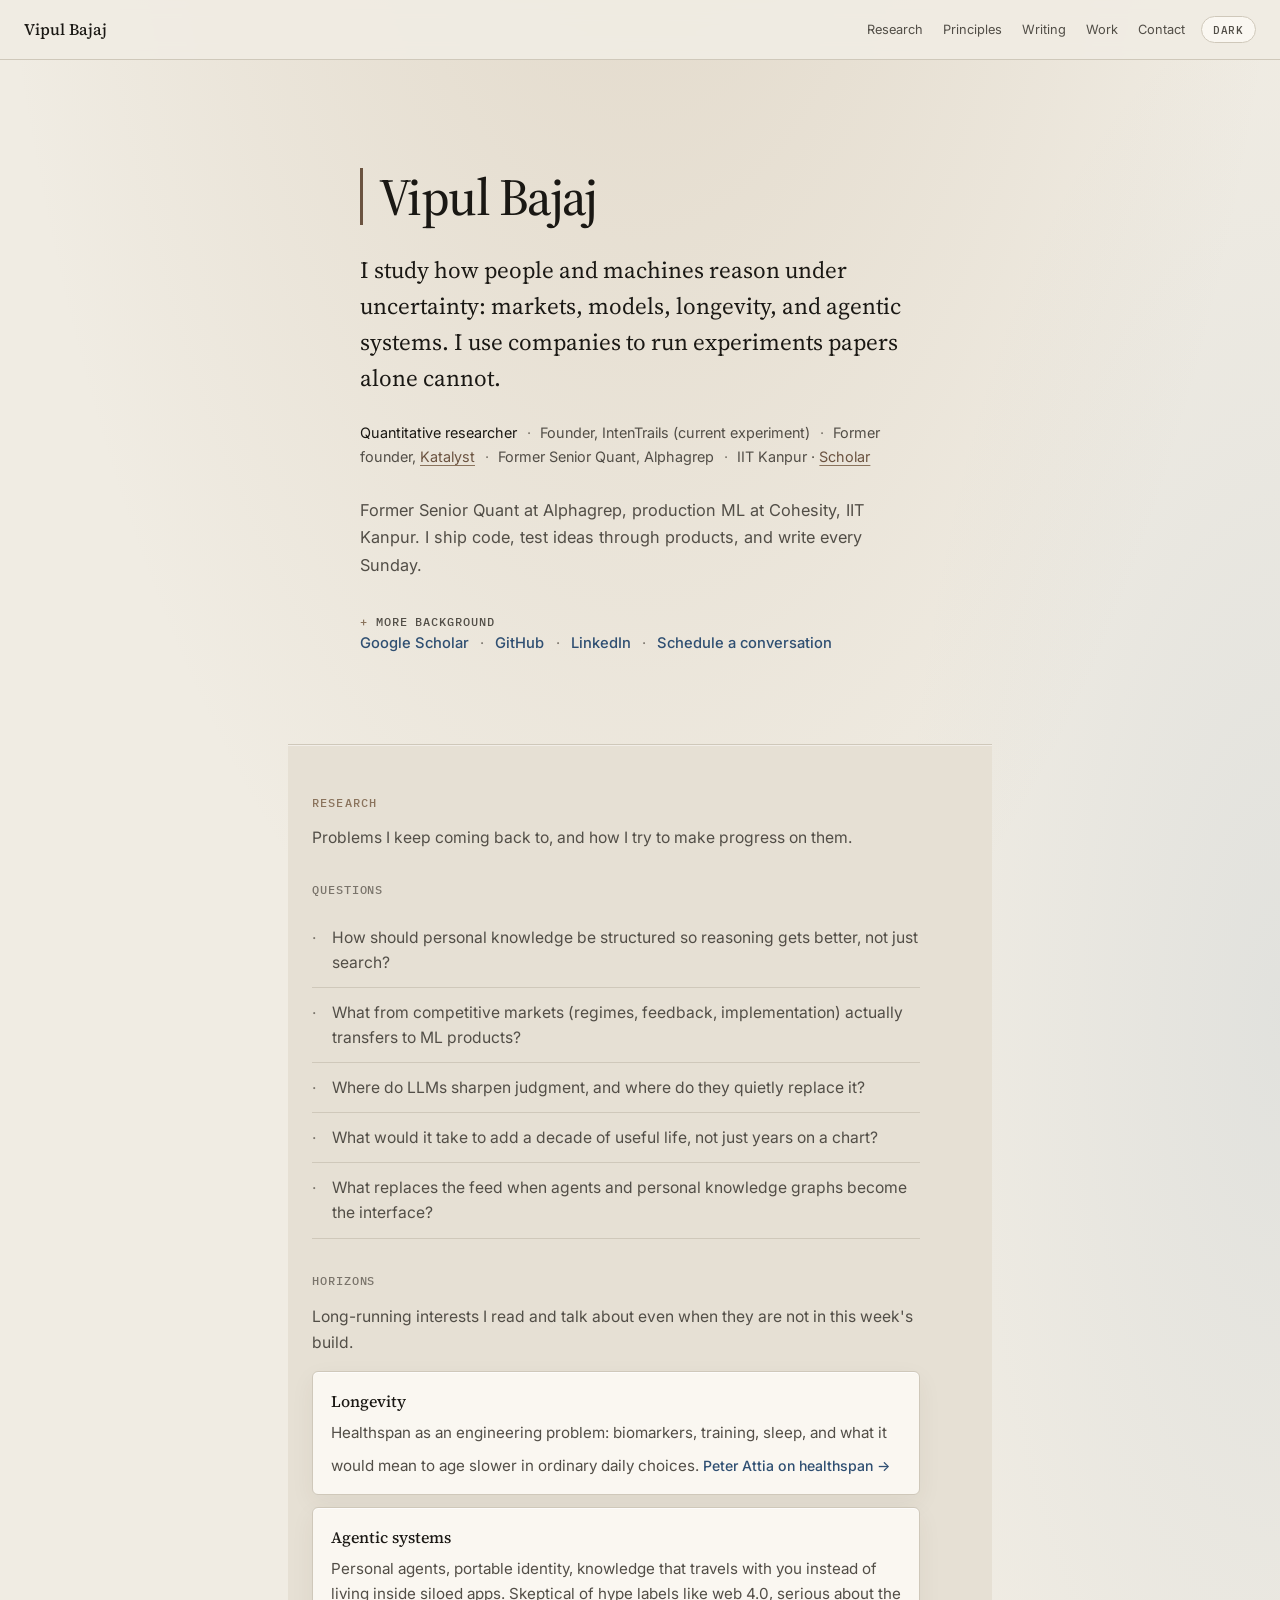
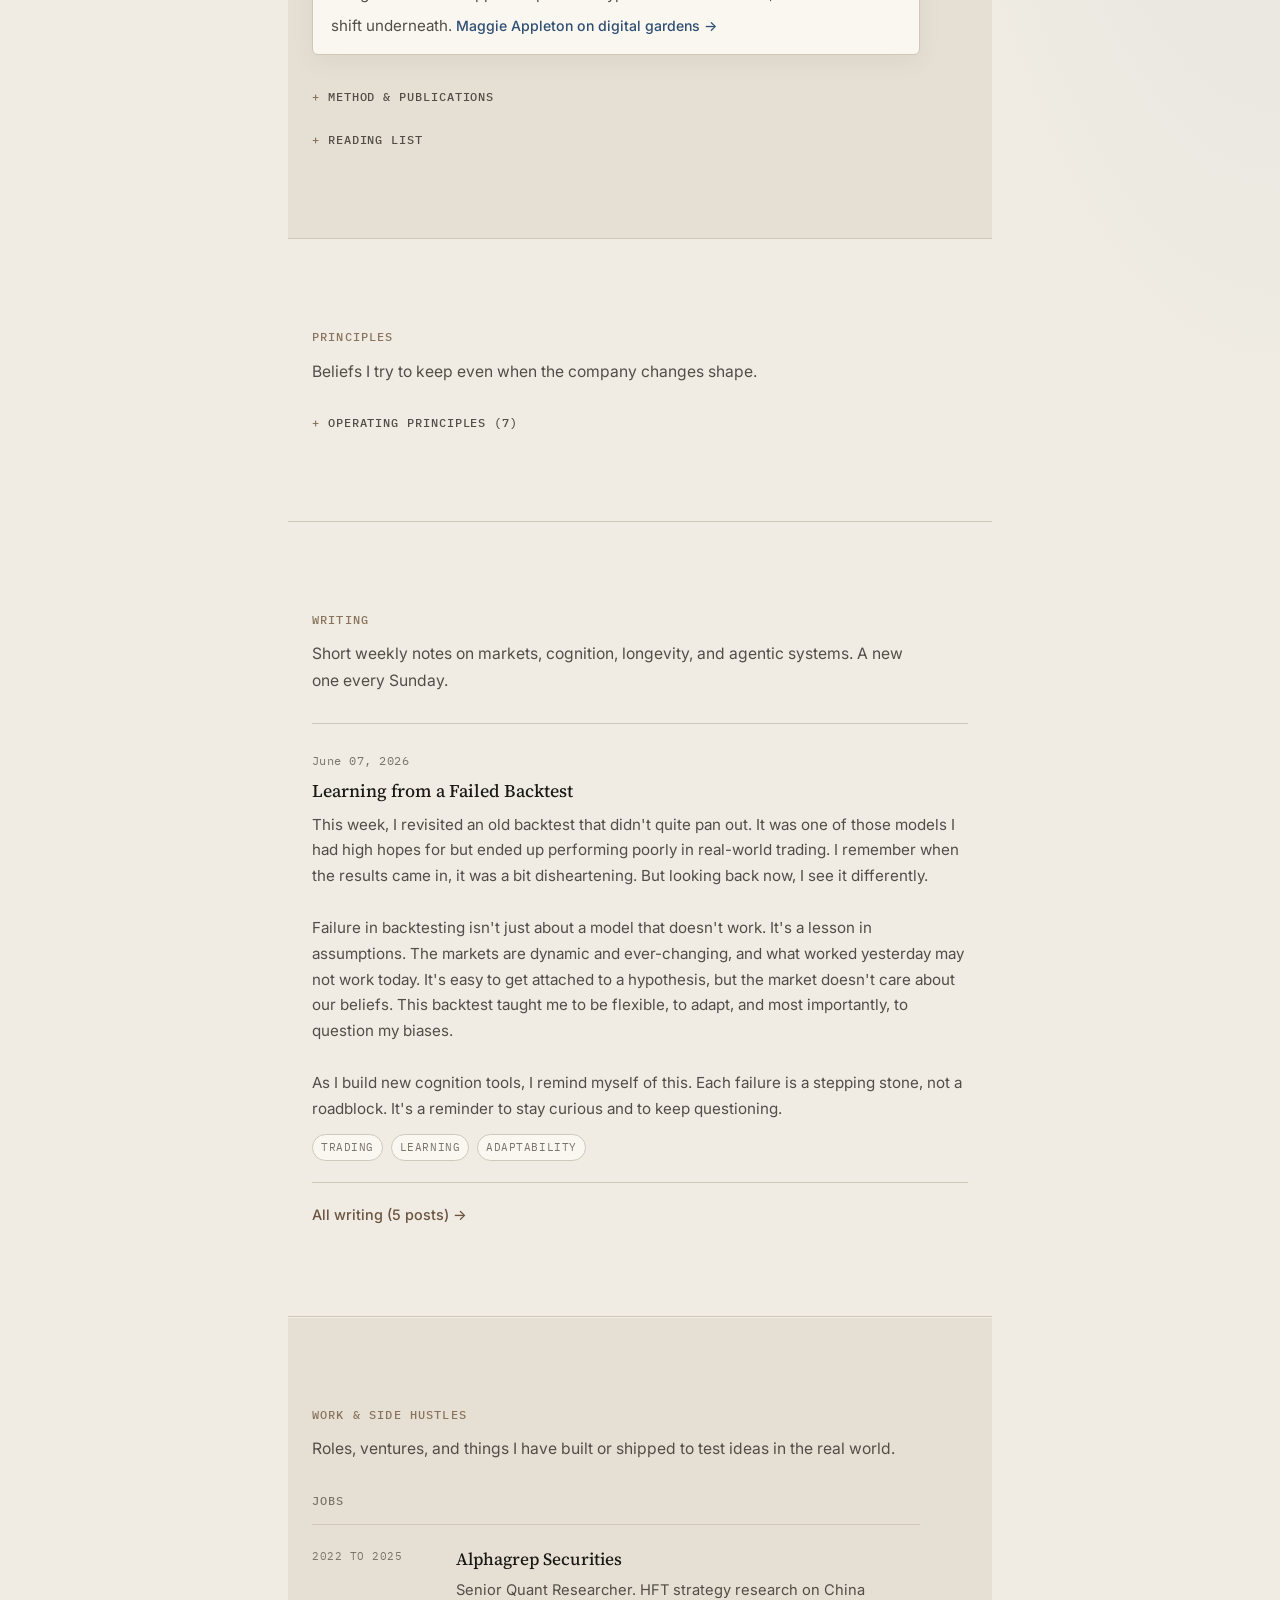
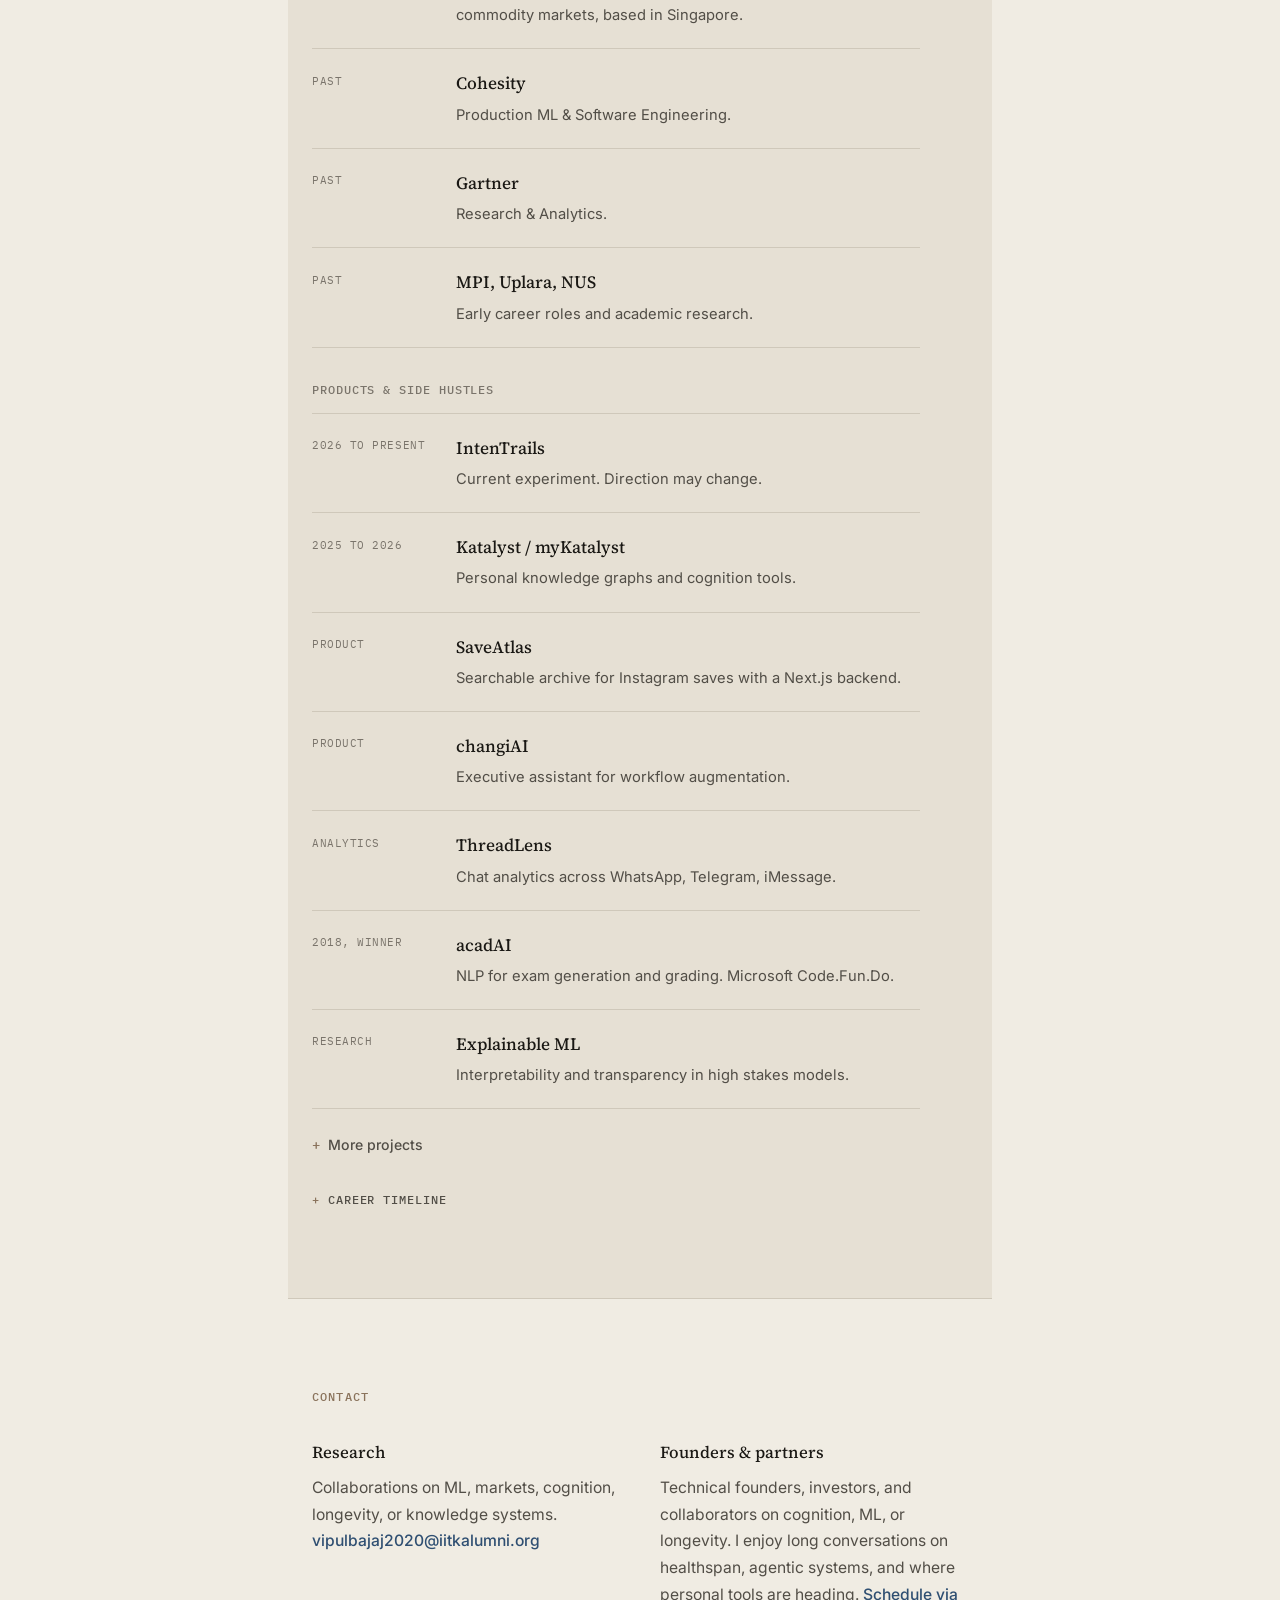
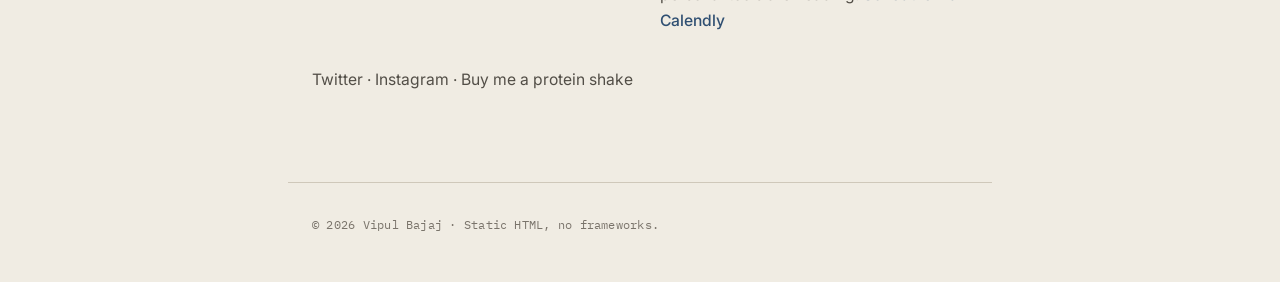
==== commit 9e9d77c2: "chore: move career timeline to work section" ====
--- a/index.html
+++ b/index.html
@@ -263,7 +263,7 @@
                         <li>
                             <span class="work-index-meta">2026 to present</span>
                             <div>
-                                <a href="#" target="_blank" rel="noopener">IntenTrails</a>
+                                <a href="https://intentrails.vercel.app/" target="_blank" rel="noopener">IntenTrails</a>
                                 <p>Current experiment. Direction may change.</p>
                             </div>
                         </li>
@@ -347,10 +347,6 @@
                         </div>
                     </details>
                 </div>
-            </section>
-
-            <section id="contact" class="home-section home-contact">
-                <h2 class="section-label">Contact</h2>
                 <details class="section-fold">
                     <summary>Career timeline</summary>
                     <ol class="timeline-compact">
@@ -362,6 +358,11 @@
                         <li><time datetime="2018">2018</time> Microsoft Code.Fun.Do winner (acadAI)</li>
                     </ol>
                 </details>
+            </section>
+
+            <section id="contact" class="home-section home-contact">
+                <h2 class="section-label">Contact</h2>
+
                 <div class="contact-grid">
                     <div>
                         <h3 class="contact-subhead">Research</h3>
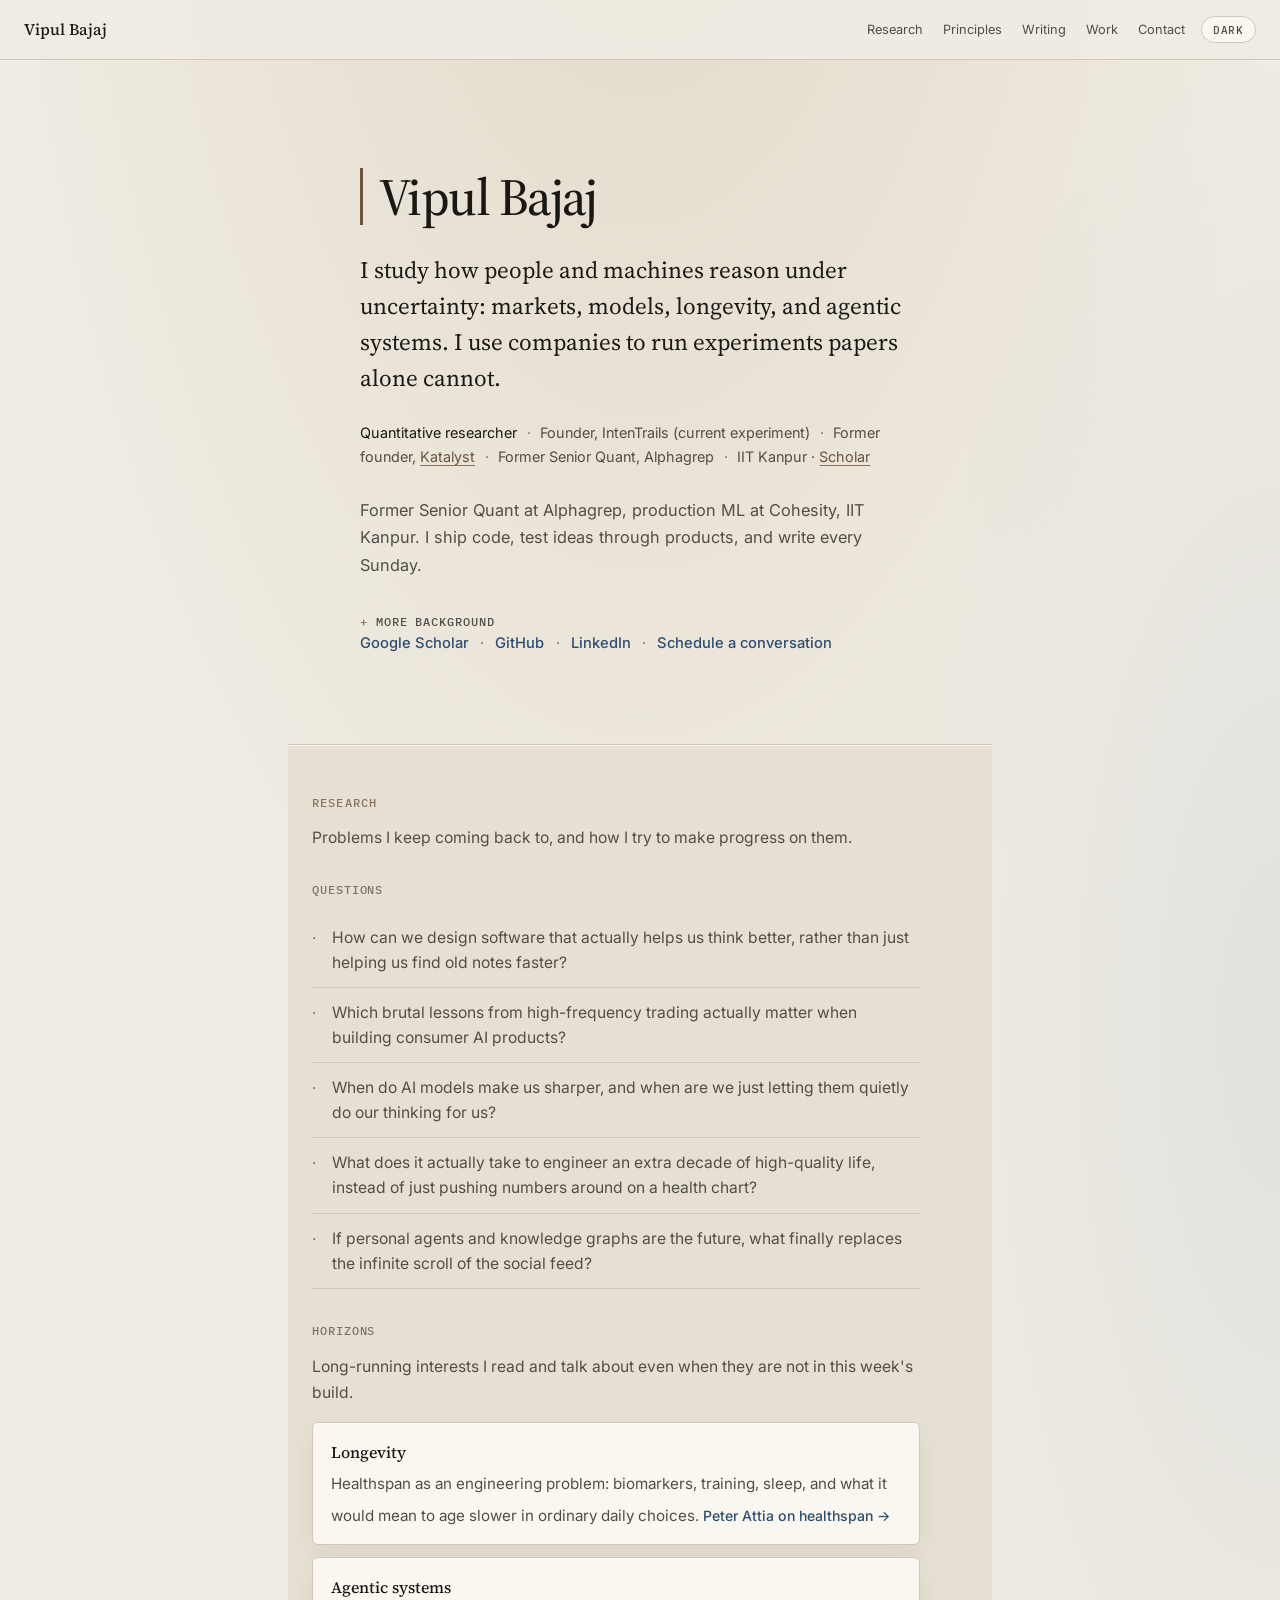
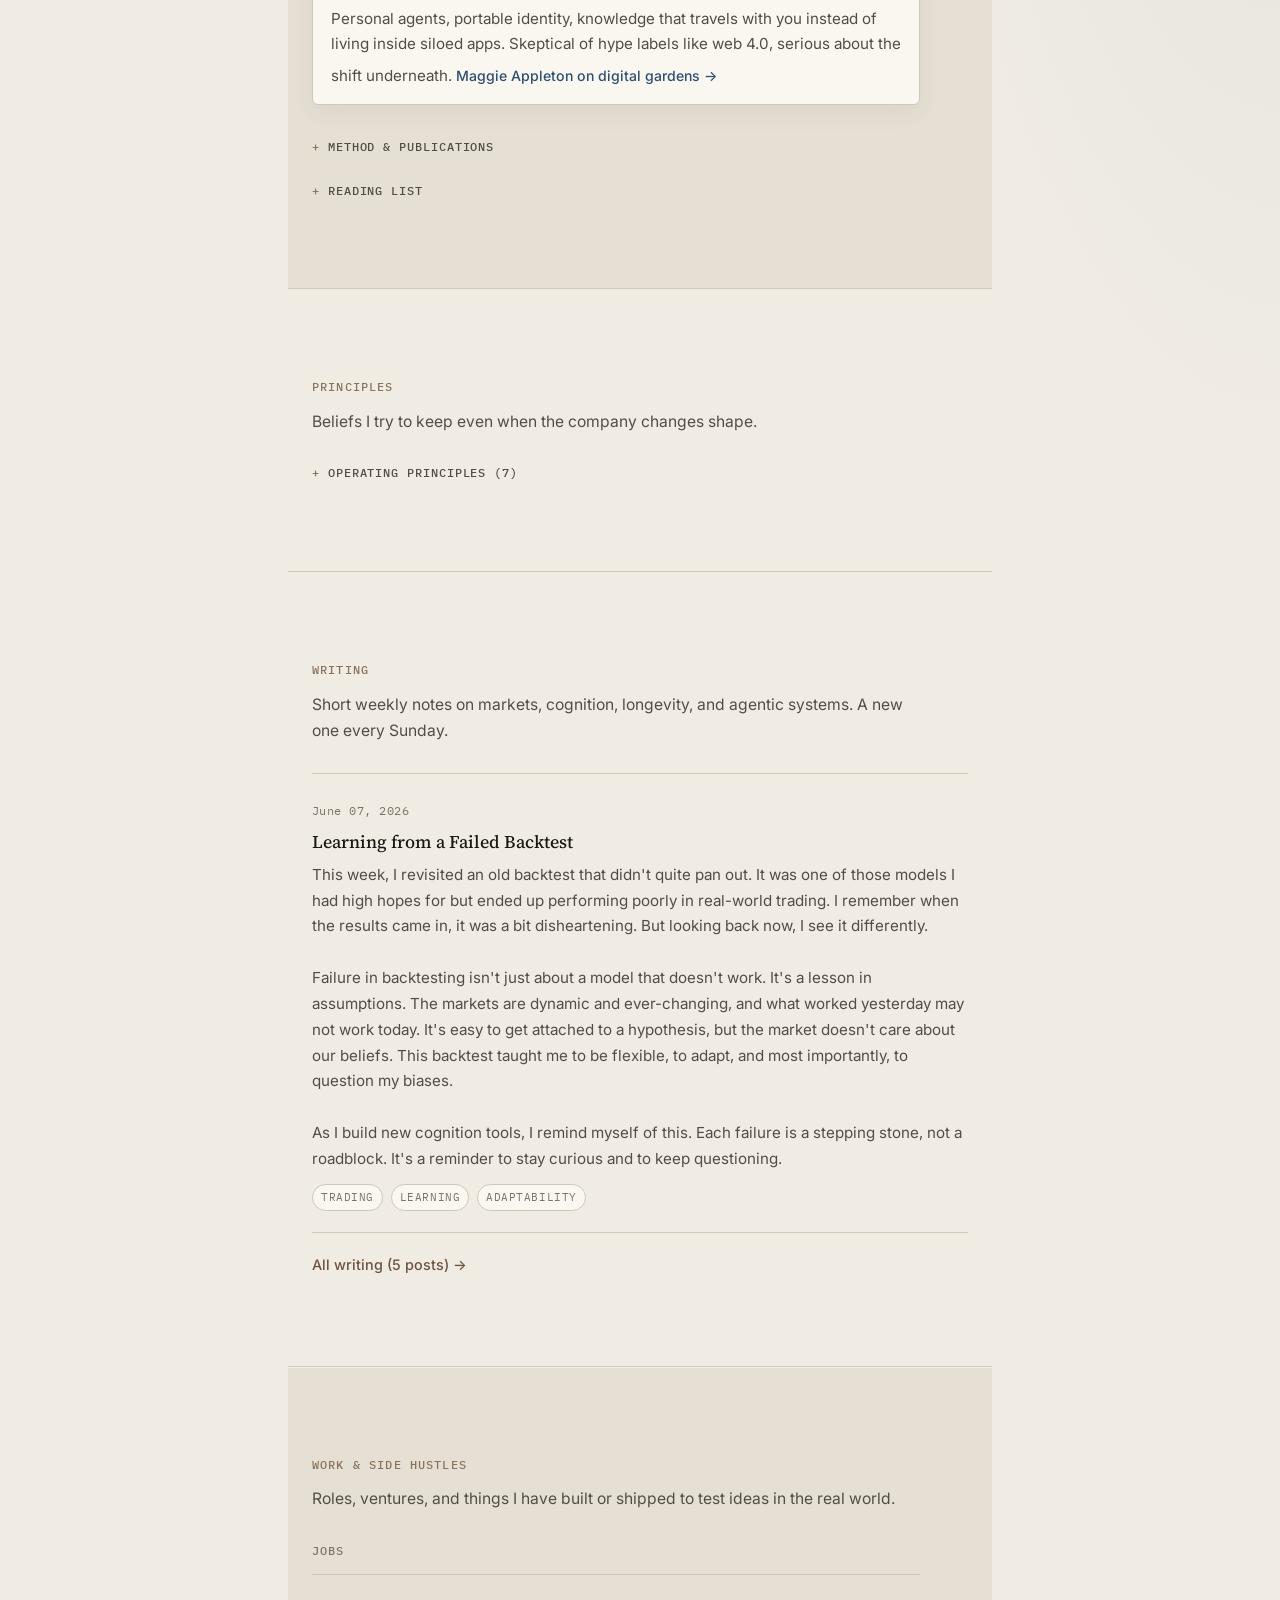
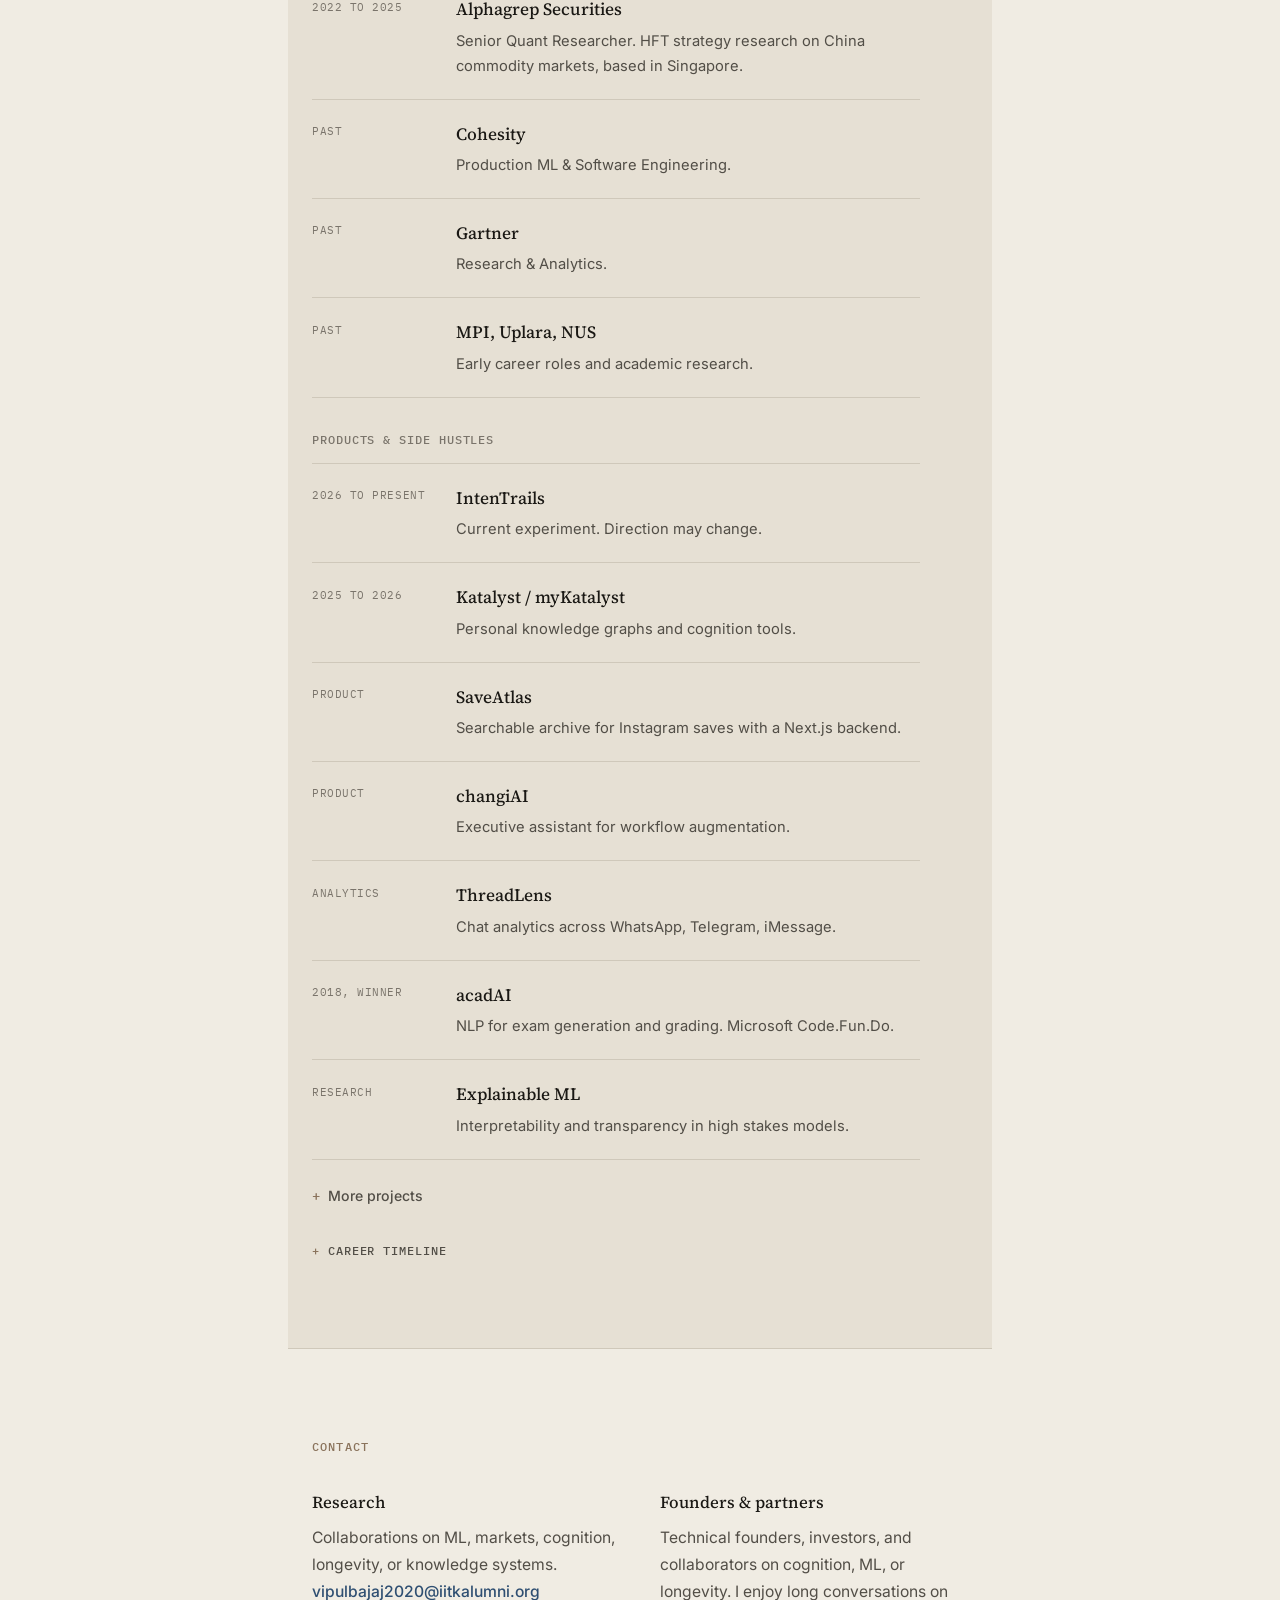
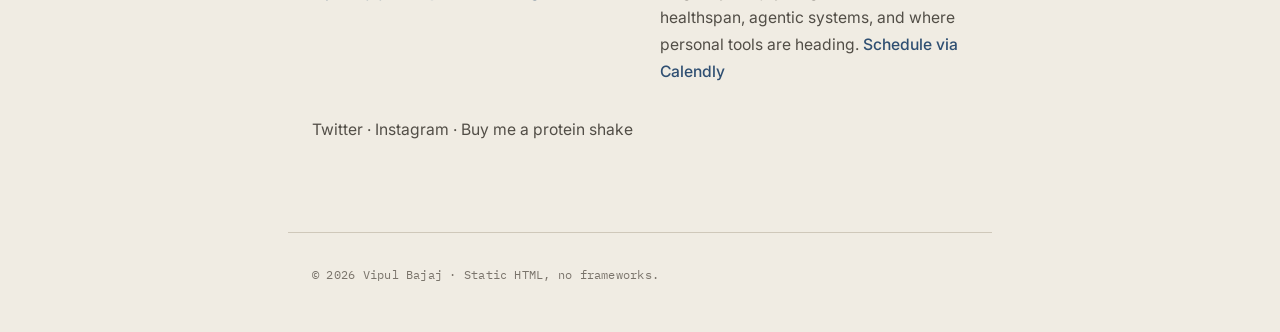
==== commit 7b716009: "style: humanize and polish the questions section" ====
--- a/index.html
+++ b/index.html
@@ -127,11 +127,11 @@
                 <div class="research-block">
                     <h3 class="research-subhead">Questions</h3>
                     <ul class="arc-list arc-list-flush">
-                        <li>How should personal knowledge be structured so reasoning gets better, not just search?</li>
-                        <li>What from competitive markets (regimes, feedback, implementation) actually transfers to ML products?</li>
-                        <li>Where do LLMs sharpen judgment, and where do they quietly replace it?</li>
-                        <li>What would it take to add a decade of useful life, not just years on a chart?</li>
-                        <li>What replaces the feed when agents and personal knowledge graphs become the interface?</li>
+                        <li>How can we design software that actually helps us think better, rather than just helping us find old notes faster?</li>
+                        <li>Which brutal lessons from high-frequency trading actually matter when building consumer AI products?</li>
+                        <li>When do AI models make us sharper, and when are we just letting them quietly do our thinking for us?</li>
+                        <li>What does it actually take to engineer an extra decade of high-quality life, instead of just pushing numbers around on a health chart?</li>
+                        <li>If personal agents and knowledge graphs are the future, what finally replaces the infinite scroll of the social feed?</li>
                     </ul>
                 </div>
 
